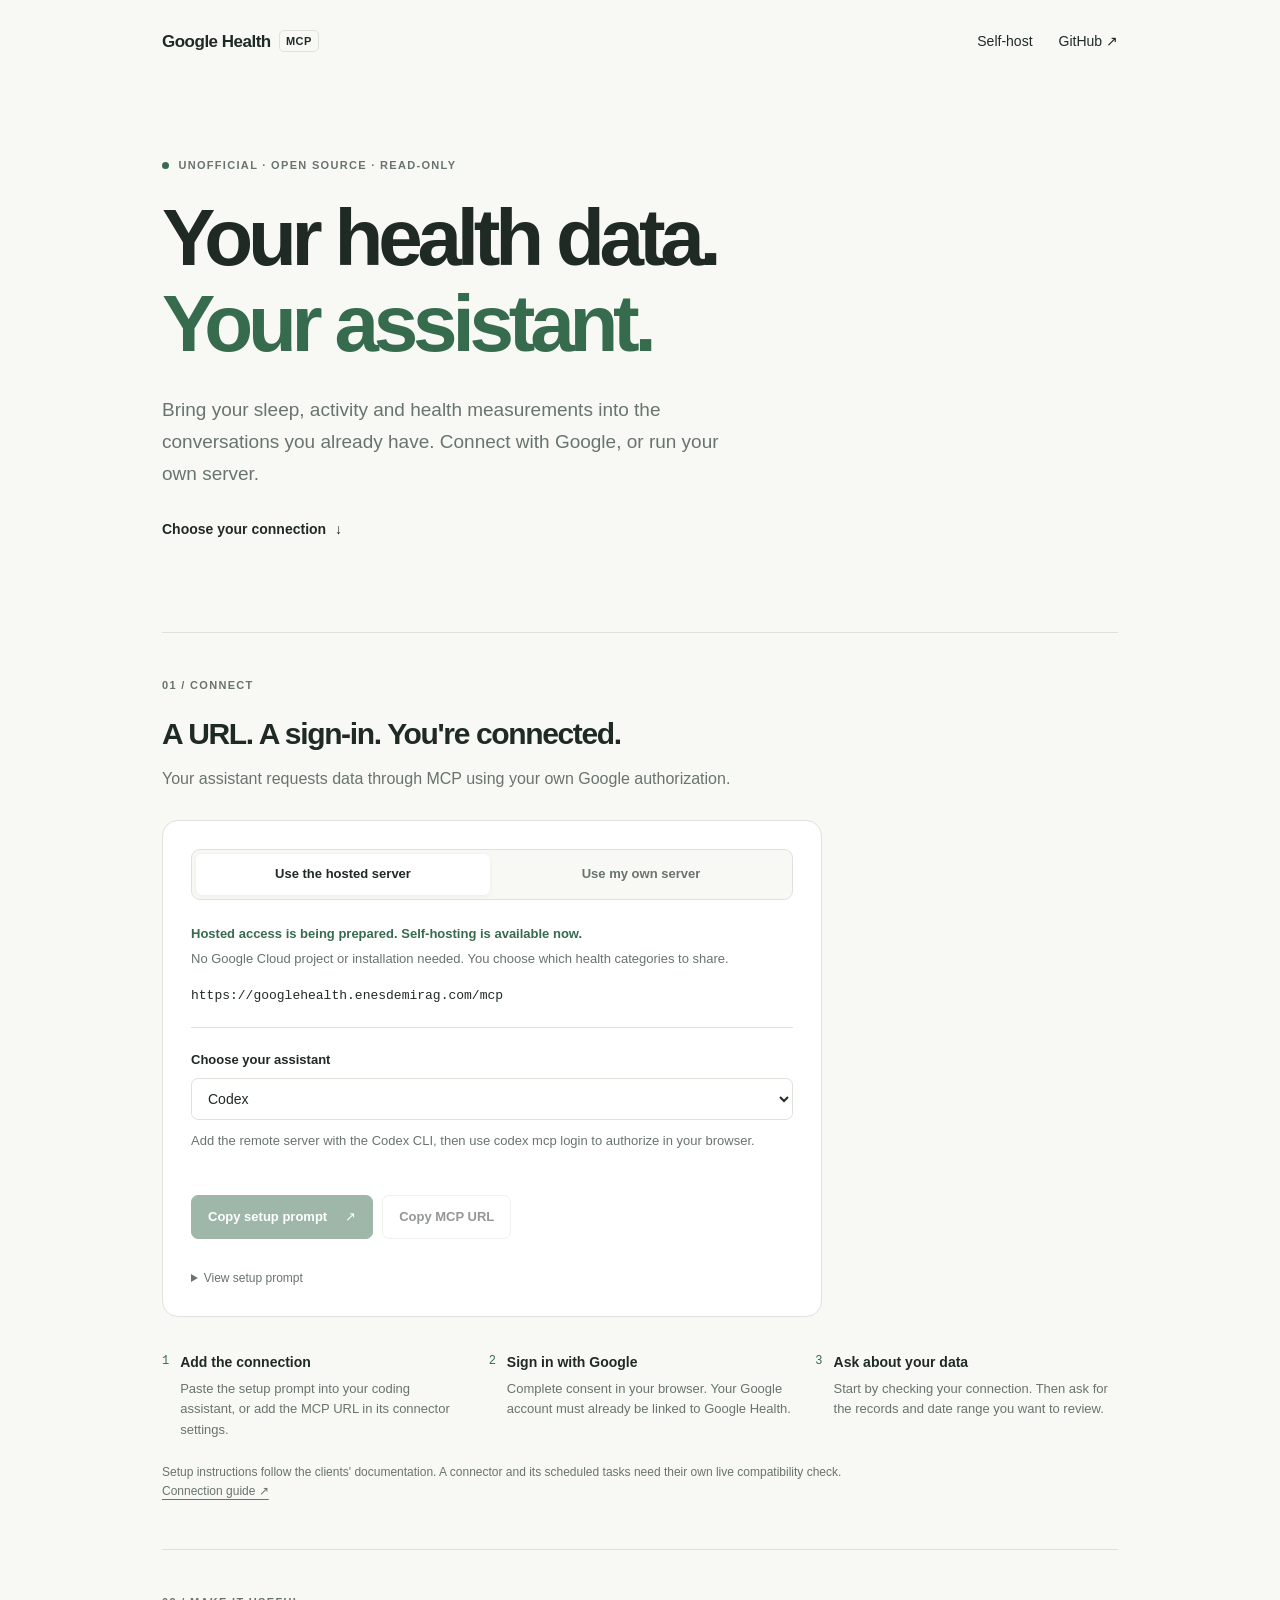
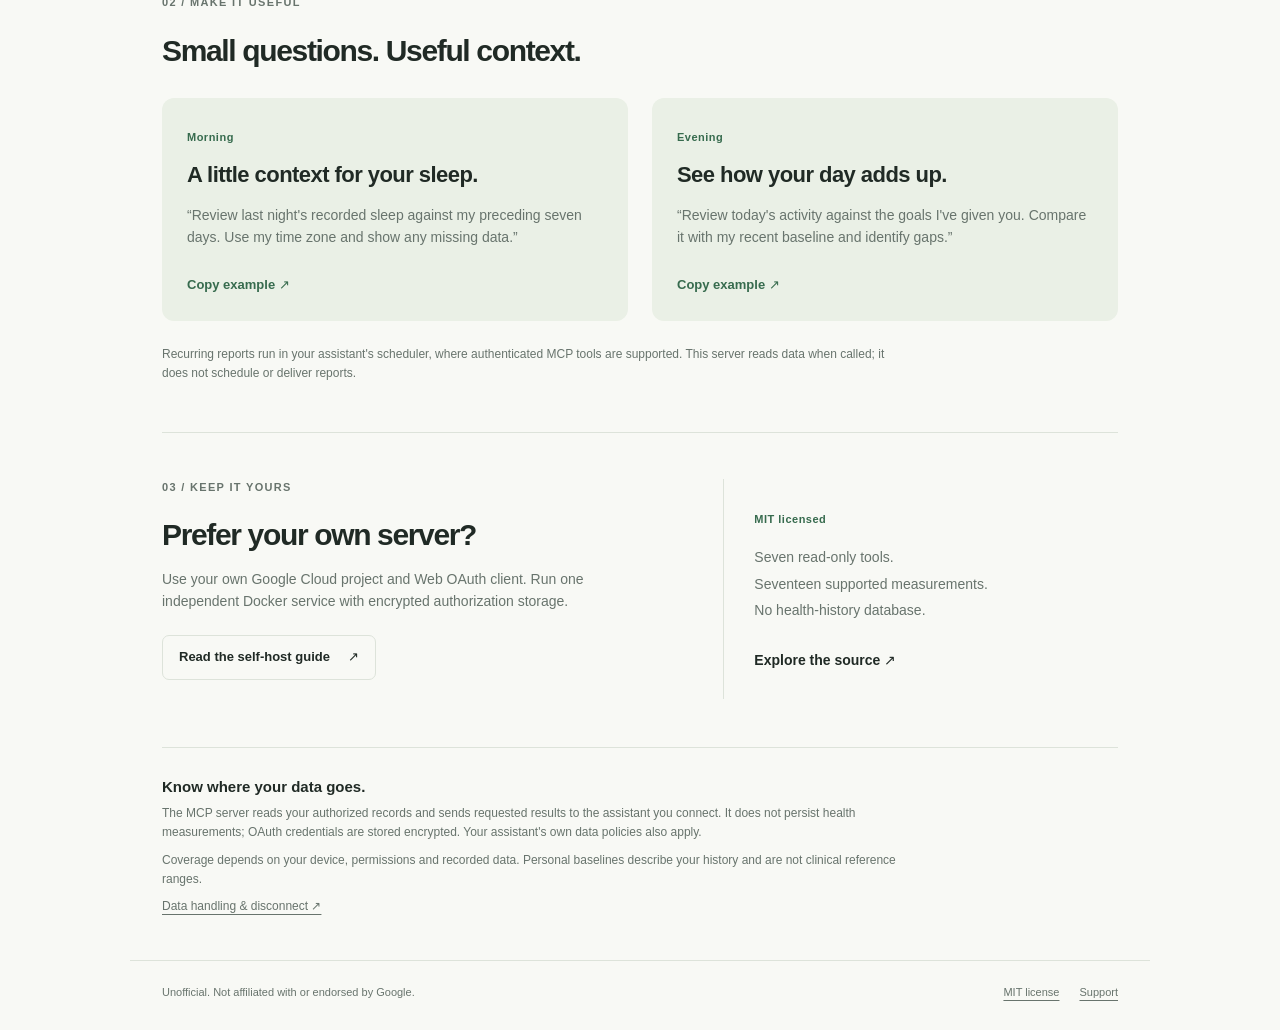
==== site/index.html @ d8a4371d "Publish unofficial Google Health MCP server with MIT license and self-hosting website" ====
<!doctype html>
<html lang="en">
<head>
  <meta charset="utf-8">
  <meta name="viewport" content="width=device-width, initial-scale=1">
  <meta name="description" content="An unofficial, open-source, read-only Google Health MCP server. Connect your health data to your assistant, or self-host with your own Google Cloud project.">
  <meta name="theme-color" content="#f8f9f5">
  <title>Google Health MCP — Unofficial &amp; open source</title>
  <link rel="stylesheet" href="styles.css">
  <script src="app.js" defer></script>
</head>
<body>
  <header class="site-header wrap">
    <a class="wordmark" href="./" aria-label="Google Health MCP home">Google Health <span>MCP</span></a>
    <nav aria-label="Main navigation">
      <a href="#self-host">Self-host</a>
      <a href="https://github.com/enesdemirag/google-health-mcp">GitHub <span aria-hidden="true">↗</span></a>
    </nav>
  </header>
  <main class="wrap">
    <section class="hero" aria-labelledby="hero-title">
      <p class="eyebrow"><span class="dot" aria-hidden="true"></span> Unofficial · Open source · Read-only</p>
      <h1 id="hero-title">Your health data.<br><span>Your assistant.</span></h1>
      <p class="intro">Bring your sleep, activity and health measurements into the conversations you already have. Connect with Google, or run your own server.</p>
      <a class="text-link" href="#connect">Choose your connection <span aria-hidden="true">↓</span></a>
    </section>

    <section class="connect-section" id="connect" aria-labelledby="connect-title">
      <div class="section-heading">
        <p class="eyebrow">01 / Connect</p>
        <h2 id="connect-title">A URL. A sign-in. You're connected.</h2>
        <p>Your assistant requests data through MCP using your own Google authorization.</p>
      </div>
      <div class="connection-card">
        <div class="mode-switch" role="group" aria-label="Connection type">
          <button type="button" id="hosted-mode" aria-pressed="true">Use the hosted server</button>
          <button type="button" id="self-mode" aria-pressed="false">Use my own server</button>
        </div>
        <div id="hosted-info">
          <p class="availability" id="availability">Checking hosted availability…</p>
          <p class="muted">No Google Cloud project or installation needed. You choose which health categories to share.</p>
          <code class="endpoint" id="hosted-endpoint">Loading endpoint…</code>
        </div>
        <div id="self-info" hidden>
          <label for="server-url">Your MCP endpoint</label>
          <input id="server-url" type="url" placeholder="https://your-server.example/mcp" autocomplete="off" spellcheck="false" aria-describedby="url-hint">
          <p class="muted" id="url-hint">Already running a server? Paste its HTTPS URL. Local CLI clients can also use http://127.0.0.1:8001/mcp.</p>
        </div>
        <label for="client">Choose your assistant</label>
        <select id="client">
          <option value="codex">Codex</option>
          <option value="claude-code">Claude Code</option>
          <option value="cursor">Cursor</option>
          <option value="grok">Grok / another MCP assistant</option>
        </select>
        <p id="client-instructions" class="client-instructions">Add the HTTP MCP server, then finish OAuth in your browser.</p>
        <div class="actions">
          <button class="button primary" id="copy-prompt" type="button" disabled>Copy setup prompt <span aria-hidden="true">↗</span></button>
          <button class="button secondary" id="copy-url" type="button" disabled>Copy MCP URL</button>
        </div>
        <p class="feedback" id="copy-feedback" role="status" aria-live="polite"></p>
        <details class="prompt-details">
          <summary>View setup prompt</summary>
          <textarea id="prompt-preview" readonly aria-label="Setup prompt" rows="10"></textarea>
        </details>
      </div>
      <ol class="steps">
        <li><span>1</span><div><strong>Add the connection</strong><p>Paste the setup prompt into your coding assistant, or add the MCP URL in its connector settings.</p></div></li>
        <li><span>2</span><div><strong>Sign in with Google</strong><p>Complete consent in your browser. Your Google account must already be linked to Google Health.</p></div></li>
        <li><span>3</span><div><strong>Ask about your data</strong><p>Start by checking your connection. Then ask for the records and date range you want to review.</p></div></li>
      </ol>
      <p class="small-note">Setup instructions follow the clients' documentation. A connector and its scheduled tasks need their own live compatibility check. <a href="https://github.com/enesdemirag/google-health-mcp/blob/main/docs/clients.md">Connection guide ↗</a></p>
    </section>

    <section class="examples-section" aria-labelledby="examples-title">
      <div class="section-heading">
        <p class="eyebrow">02 / Make it useful</p>
        <h2 id="examples-title">Small questions. Useful context.</h2>
      </div>
      <div class="examples-grid">
        <article class="example">
          <span class="example-tag">Morning</span>
          <h3>A little context for your sleep.</h3>
          <p>“Review last night's recorded sleep against my preceding seven days. Use my time zone and show any missing data.”</p>
          <button type="button" class="text-button" data-example="sleep">Copy example <span aria-hidden="true">↗</span></button>
        </article>
        <article class="example">
          <span class="example-tag">Evening</span>
          <h3>See how your day adds up.</h3>
          <p>“Review today's activity against the goals I've given you. Compare it with my recent baseline and identify gaps.”</p>
          <button type="button" class="text-button" data-example="activity">Copy example <span aria-hidden="true">↗</span></button>
        </article>
      </div>
      <p class="small-note">Recurring reports run in your assistant's scheduler, where authenticated MCP tools are supported. This server reads data when called; it does not schedule or deliver reports.</p>
    </section>

    <section class="self-host-section" id="self-host" aria-labelledby="self-host-title">
      <div>
        <p class="eyebrow">03 / Keep it yours</p>
        <h2 id="self-host-title">Prefer your own server?</h2>
        <p>Use your own Google Cloud project and Web OAuth client. Run one independent Docker service with encrypted authorization storage.</p>
        <a class="button secondary" href="https://github.com/enesdemirag/google-health-mcp/blob/main/docs/self-hosting.md">Read the self-host guide <span aria-hidden="true">↗</span></a>
      </div>
      <div class="source-note">
        <span class="example-tag">MIT licensed</span>
        <p>Seven read-only tools.<br>Seventeen supported measurements.<br>No health-history database.</p>
        <a class="text-link" href="https://github.com/enesdemirag/google-health-mcp">Explore the source ↗</a>
      </div>
    </section>

    <section class="privacy-note" aria-labelledby="privacy-title">
      <h2 id="privacy-title">Know where your data goes.</h2>
      <p>The MCP server reads your authorized records and sends requested results to the assistant you connect. It does not persist health measurements; OAuth credentials are stored encrypted. Your assistant's own data policies also apply.</p>
      <p>Coverage depends on your device, permissions and recorded data. Personal baselines describe your history and are not clinical reference ranges.</p>
      <a href="https://github.com/enesdemirag/google-health-mcp/blob/main/docs/privacy.md">Data handling &amp; disconnect ↗</a>
    </section>
  </main>
  <footer class="site-footer wrap">
    <p>Unofficial. Not affiliated with or endorsed by Google.</p>
    <div><a href="https://github.com/enesdemirag/google-health-mcp/blob/main/LICENSE">MIT license</a><a href="https://github.com/enesdemirag/google-health-mcp/issues">Support</a></div>
  </footer>
</body>
</html>
---- site/styles.css ----
:root{color-scheme:light;--paper:#f8f9f5;--ink:#202a25;--muted:#68746d;--accent:#376b4e;--line:#dde3da;--surface:#fff;--soft:#eaf0e6;font-family:Inter,ui-sans-serif,-apple-system,BlinkMacSystemFont,"Segoe UI",sans-serif}
*{box-sizing:border-box}html{scroll-behavior:smooth;scroll-padding-top:2rem}body{margin:0;background:var(--paper);color:var(--ink);font-size:16px;line-height:1.6}button,input,select,textarea{font:inherit}button,a,input,select,summary,textarea{-webkit-tap-highlight-color:transparent}a{color:inherit;text-underline-offset:4px}button{cursor:pointer}button:disabled{cursor:not-allowed;opacity:.48}:focus-visible{outline:3px solid var(--accent);outline-offset:4px}[hidden]{display:none!important}.wrap{max-width:1020px;padding:0 32px;margin:auto}.site-header{display:flex;align-items:center;justify-content:space-between;padding-top:28px;padding-bottom:28px}.wordmark{font-size:17px;font-weight:650;text-decoration:none;letter-spacing:-.5px}.wordmark span{font-size:11px;letter-spacing:.04em;border:1px solid var(--line);padding:4px 6px;border-radius:5px;margin-left:4px;vertical-align:2px}.site-header nav{display:flex;gap:26px;font-size:14px}.site-header nav a{text-decoration:none}.hero{padding:74px 0 90px;max-width:760px}.eyebrow{font-size:11px;font-weight:650;text-transform:uppercase;letter-spacing:.12em;color:var(--muted);margin:0 0 20px}.dot{display:inline-block;width:7px;height:7px;background:var(--accent);border-radius:50%;margin-right:5px}h1{font-size:clamp(48px,7.5vw,80px);letter-spacing:-.065em;line-height:1.08;font-weight:600;margin:0 0 26px}h1 span{color:var(--accent)}.intro{max-width:570px;font-size:19px;line-height:1.7;color:var(--muted);margin:0 0 26px}.text-link{font-weight:550;font-size:14px;text-decoration:none}.text-link span{padding-left:5px}h2{font-size:30px;line-height:1.25;font-weight:550;letter-spacing:-.045em;margin:0 0 14px}h3{font-size:22px;line-height:1.35;font-weight:550;letter-spacing:-.025em;margin:12px 0}.section-heading{max-width:620px;margin-bottom:28px}.section-heading p:last-child{color:var(--muted);margin:0}.connect-section,.examples-section{border-top:1px solid var(--line);padding:44px 0 48px}.connection-card{padding:28px;background:var(--surface);border:1px solid var(--line);border-radius:16px;max-width:660px}.mode-switch{display:flex;padding:4px;background:var(--paper);border:1px solid var(--line);border-radius:9px;margin-bottom:24px;gap:4px}.mode-switch button{border:0;border-radius:6px;background:none;padding:10px 15px;flex:1;font-size:13px;color:var(--muted);font-weight:550}.mode-switch button[aria-pressed=true]{background:var(--surface);color:var(--ink);box-shadow:0 1px 4px #202a2510}.availability{font-size:13px;font-weight:600;margin:0 0 4px;color:var(--accent)}.muted{color:var(--muted);font-size:13px;margin:5px 0 16px}.endpoint{display:block;overflow-wrap:anywhere;font-size:13px;border-bottom:1px solid var(--line);padding:0 0 20px;margin:0 0 22px}label{display:block;font-size:13px;font-weight:550;margin:0 0 7px}select,input{width:100%;border:1px solid var(--line);border-radius:7px;padding:11px 12px;background:var(--surface);color:var(--ink);font-size:14px}input{margin-bottom:3px}.client-instructions{font-size:13px;color:var(--muted);margin:11px 0 22px;min-height:42px}.actions{display:flex;flex-wrap:wrap;gap:9px}.button{display:inline-flex;justify-content:center;align-items:center;gap:18px;text-decoration:none;font-size:13px;font-weight:550;padding:12px 16px;border-radius:7px;border:1px solid var(--line);line-height:1.4}.primary{background:var(--accent);color:white;border-color:var(--accent)}.secondary{background:transparent;color:var(--ink)}.button:hover:not(:disabled){filter:brightness(.96)}.feedback{font-size:12px;min-height:19px;color:var(--accent);margin:9px 0 2px}.prompt-details{font-size:12px;color:var(--muted)}.prompt-details summary{cursor:pointer;display:list-item}.prompt-details textarea{display:block;width:100%;resize:vertical;margin-top:10px;font-family:ui-monospace,monospace;font-size:12px;line-height:1.65;border:1px solid var(--line);border-radius:7px;padding:12px;background:var(--paper);color:var(--ink)}.steps{display:grid;grid-template-columns:repeat(3,1fr);gap:24px;padding:0;margin:32px 0 22px;list-style:none}.steps li{display:flex;gap:11px}.steps li>span{font-family:ui-monospace,monospace;font-size:12px;color:var(--accent);padding-top:3px}.steps strong{font-size:14px;font-weight:550}.steps p{font-size:13px;color:var(--muted);margin:4px 0 0}.small-note{font-size:12px;color:var(--muted);max-width:740px;margin:0}.small-note a{white-space:nowrap}.examples-grid{display:grid;grid-template-columns:repeat(2,1fr);gap:24px;margin-bottom:24px}.example{background:var(--soft);border-radius:12px;padding:25px}.example-tag{font-size:11px;font-weight:600;letter-spacing:.045em;color:var(--accent)}.example p{font-size:14px;color:var(--muted);margin-bottom:22px}.text-button{border:0;padding:0;background:none;color:var(--accent);font-size:13px;font-weight:550}.self-host-section{display:grid;grid-template-columns:1.25fr 1fr;gap:68px;border-top:1px solid var(--line);padding:46px 0 48px}.self-host-section p:not(.eyebrow){font-size:14px;color:var(--muted);margin:0 0 23px}.source-note{padding:26px 0 26px 30px;border-left:1px solid var(--line)}.source-note p{margin-top:14px!important;line-height:1.9}.privacy-note{border-top:1px solid var(--line);padding:30px 0 44px;max-width:100%;font-size:12px;color:var(--muted)}.privacy-note h2{font-size:15px;letter-spacing:0;margin-bottom:8px;color:var(--ink)}.privacy-note p{max-width:740px;margin:8px 0}.site-footer{display:flex;justify-content:space-between;gap:20px;border-top:1px solid var(--line);padding-top:23px;padding-bottom:28px;font-size:11px;color:var(--muted)}.site-footer p{margin:0}.site-footer div{display:flex;gap:20px;white-space:nowrap}
@media(max-width:680px){.wrap{padding-left:22px;padding-right:22px}.site-header{padding-top:22px;padding-bottom:22px}.site-header nav{gap:15px;font-size:12px}.wordmark{font-size:14px}.wordmark span{font-size:9px}.hero{padding:54px 0 58px}.intro{font-size:16px}h2{font-size:26px}.connection-card{padding:20px}.mode-switch button{padding:9px 7px;font-size:11px}.steps{grid-template-columns:1fr;gap:19px}.examples-grid{grid-template-columns:1fr;gap:14px}.self-host-section{grid-template-columns:1fr;gap:22px}.source-note{border-left:0;border-top:1px solid var(--line);padding:22px 0 0}.site-footer{flex-direction:column;gap:11px}.connect-section,.examples-section{padding-top:34px;padding-bottom:34px}.client-instructions{min-height:0}}
@media(prefers-reduced-motion:reduce){html{scroll-behavior:auto}}
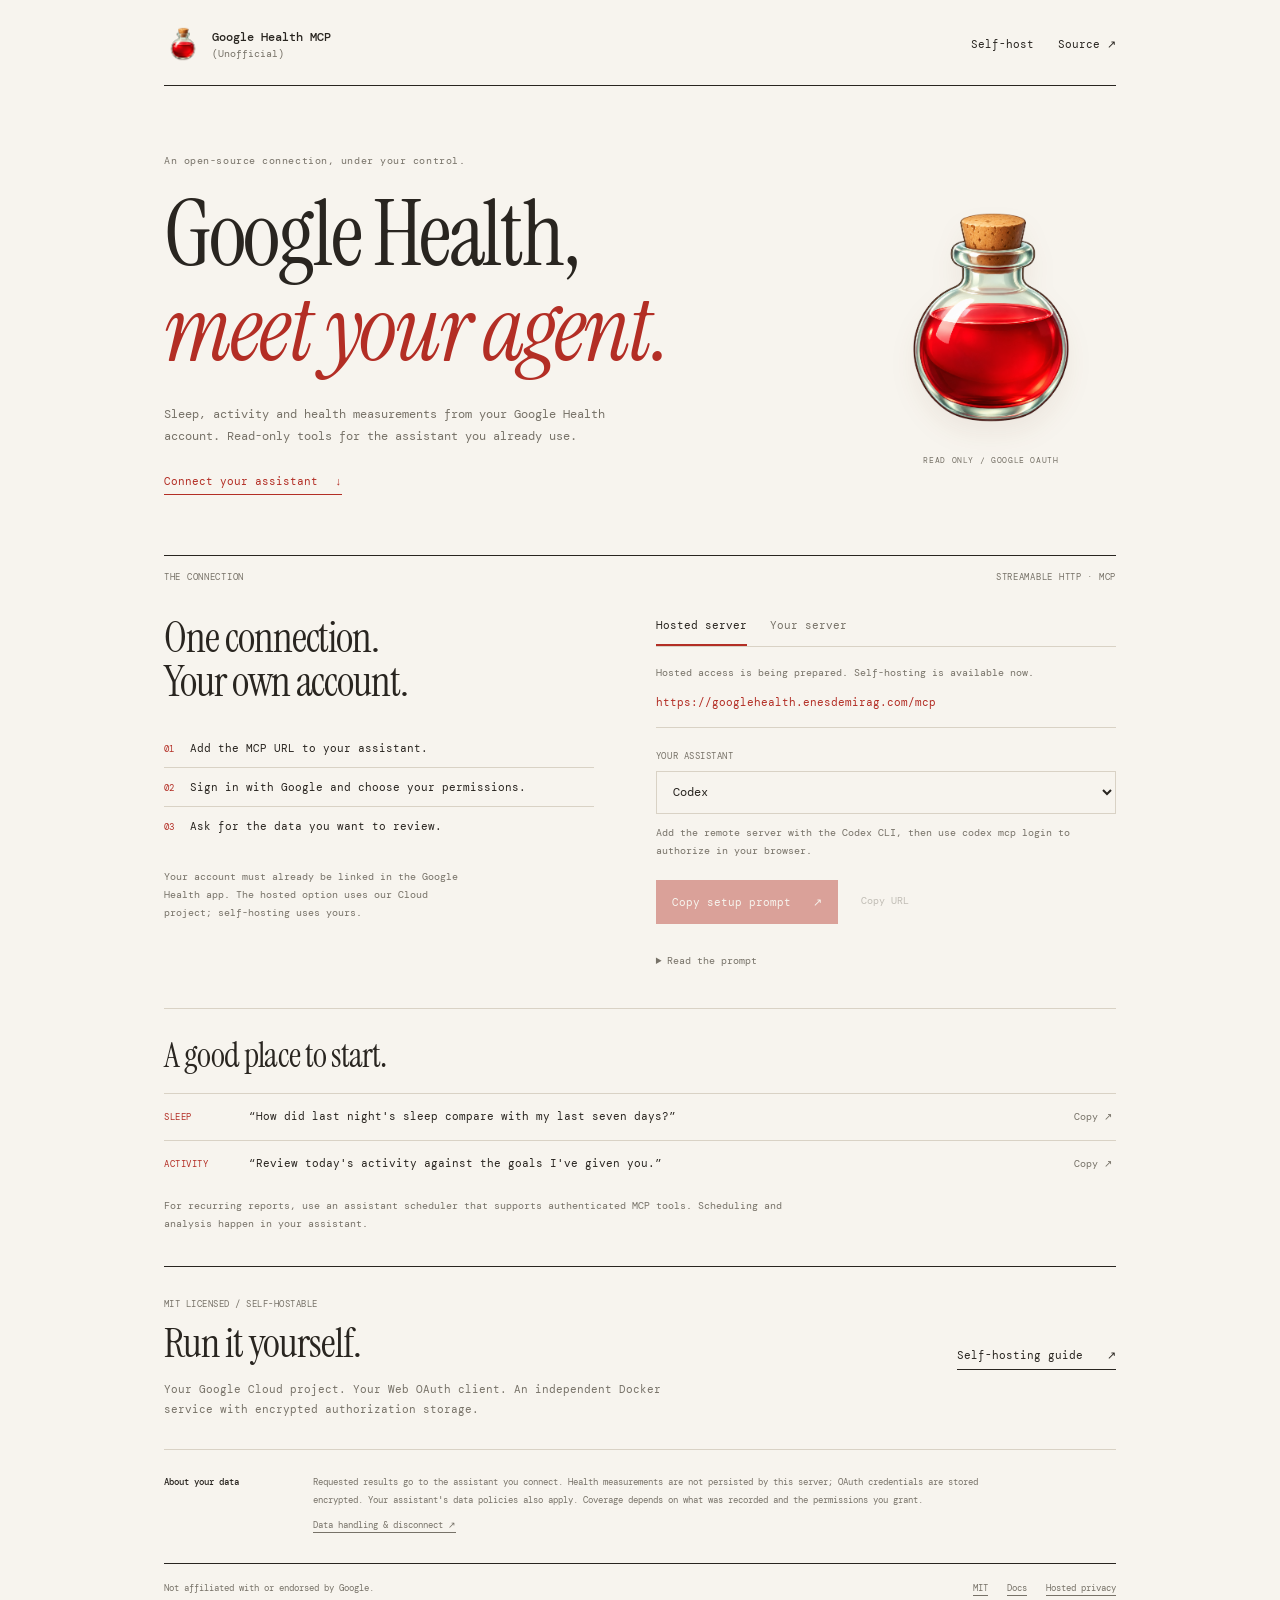
==== commit dd807942: "Redesign landing with HealPot branding and locally hosted editorial typography" ====
--- a/site/index.html
+++ b/site/index.html
@@ -2,122 +2,124 @@
 <html lang="en">
 <head>
   <meta charset="utf-8">
-  <meta name="viewport" content="width=device-width, initial-scale=1">
-  <meta name="description" content="An unofficial, open-source, read-only Google Health MCP server. Connect your health data to your assistant, or self-host with your own Google Cloud project.">
-  <meta name="theme-color" content="#f8f9f5">
-  <title>Google Health MCP — Unofficial &amp; open source</title>
+  <meta name="viewport" content="width=device-width,initial-scale=1">
+  <meta name="description" content="Google Health MCP (Unofficial). Read-only access to your sleep, activity and health measurements from your AI assistant. Connect or self-host.">
+  <meta name="theme-color" content="#f7f4ee">
+  <title>Google Health MCP (Unofficial)</title>
+  <link rel="icon" type="image/png" href="assets/healpot-logo.png">
+  <link rel="preload" href="fonts/InstrumentSerif-Regular.ttf" as="font" type="font/ttf" crossorigin>
   <link rel="stylesheet" href="styles.css">
   <script src="app.js" defer></script>
 </head>
 <body>
-  <header class="site-header wrap">
-    <a class="wordmark" href="./" aria-label="Google Health MCP home">Google Health <span>MCP</span></a>
-    <nav aria-label="Main navigation">
-      <a href="#self-host">Self-host</a>
-      <a href="https://github.com/enesdemirag/google-health-mcp">GitHub <span aria-hidden="true">↗</span></a>
-    </nav>
-  </header>
-  <main class="wrap">
-    <section class="hero" aria-labelledby="hero-title">
-      <p class="eyebrow"><span class="dot" aria-hidden="true"></span> Unofficial · Open source · Read-only</p>
-      <h1 id="hero-title">Your health data.<br><span>Your assistant.</span></h1>
-      <p class="intro">Bring your sleep, activity and health measurements into the conversations you already have. Connect with Google, or run your own server.</p>
-      <a class="text-link" href="#connect">Choose your connection <span aria-hidden="true">↓</span></a>
-    </section>
+  <div class="page">
+    <header class="masthead">
+      <a class="identity" href="./">
+        <img src="assets/healpot-logo.png" width="38" height="38" alt="">
+        <span>Google Health MCP <small>(Unofficial)</small></span>
+      </a>
+      <nav aria-label="Main navigation">
+        <a href="#self-host">Self-host</a>
+        <a href="https://github.com/enesdemirag/google-health-mcp">Source ↗</a>
+      </nav>
+    </header>
 
-    <section class="connect-section" id="connect" aria-labelledby="connect-title">
-      <div class="section-heading">
-        <p class="eyebrow">01 / Connect</p>
-        <h2 id="connect-title">A URL. A sign-in. You're connected.</h2>
-        <p>Your assistant requests data through MCP using your own Google authorization.</p>
-      </div>
-      <div class="connection-card">
-        <div class="mode-switch" role="group" aria-label="Connection type">
-          <button type="button" id="hosted-mode" aria-pressed="true">Use the hosted server</button>
-          <button type="button" id="self-mode" aria-pressed="false">Use my own server</button>
+    <main>
+      <section class="hero" aria-labelledby="hero-title">
+        <div class="hero-copy">
+          <p class="kicker">An open-source connection, under your control.</p>
+          <h1 id="hero-title">Google Health,<br><em>meet your agent.</em></h1>
+          <p class="lede">Sleep, activity and health measurements from your Google Health account. Read-only tools for the assistant you already use.</p>
+          <a class="jump" href="#connect">Connect your assistant <span aria-hidden="true">↓</span></a>
         </div>
-        <div id="hosted-info">
-          <p class="availability" id="availability">Checking hosted availability…</p>
-          <p class="muted">No Google Cloud project or installation needed. You choose which health categories to share.</p>
-          <code class="endpoint" id="hosted-endpoint">Loading endpoint…</code>
+        <figure class="potion">
+          <img src="assets/healpot-logo.png" width="250" height="250" alt="HealPot's red healing-potion bottle" fetchpriority="high">
+          <figcaption>READ ONLY / GOOGLE OAUTH</figcaption>
+        </figure>
+      </section>
+
+      <section class="connection" id="connect" aria-labelledby="connect-title">
+        <div class="section-label"><span>THE CONNECTION</span><span>STREAMABLE HTTP · MCP</span></div>
+        <div class="connection-grid">
+          <div class="connection-intro">
+            <h2 id="connect-title">One connection.<br>Your own account.</h2>
+            <ol class="steps">
+              <li><span>01</span><p>Add the MCP URL to your assistant.</p></li>
+              <li><span>02</span><p>Sign in with Google and choose your permissions.</p></li>
+              <li><span>03</span><p>Ask for the data you want to review.</p></li>
+            </ol>
+            <p class="fine-print">Your account must already be linked in the Google Health app. The hosted option uses our Cloud project; self-hosting uses yours.</p>
+          </div>
+          <div class="connection-controls">
+            <div class="mode-switch" role="group" aria-label="Connection type">
+              <button type="button" id="hosted-mode" aria-pressed="true">Hosted server</button>
+              <button type="button" id="self-mode" aria-pressed="false">Your server</button>
+            </div>
+            <div id="hosted-info">
+              <p class="availability" id="availability">Checking hosted availability…</p>
+              <code id="hosted-endpoint" class="endpoint">Loading endpoint…</code>
+            </div>
+            <div id="self-info" hidden>
+              <label for="server-url">YOUR MCP URL</label>
+              <input id="server-url" type="url" placeholder="https://your-server.example/mcp" autocomplete="off" spellcheck="false" aria-describedby="url-hint">
+              <p id="url-hint" class="fine-print">HTTPS for remote assistants. Loopback HTTP works with local CLI clients.</p>
+            </div>
+            <label for="client">YOUR ASSISTANT</label>
+            <select id="client">
+              <option value="codex">Codex</option>
+              <option value="claude-code">Claude Code</option>
+              <option value="cursor">Cursor</option>
+              <option value="grok">Grok / another MCP assistant</option>
+            </select>
+            <p class="client-instructions" id="client-instructions">Add the server and finish Google authorization in your browser.</p>
+            <div class="actions">
+              <button class="primary" id="copy-prompt" type="button" disabled>Copy setup prompt <span aria-hidden="true">↗</span></button>
+              <button class="plain-button" id="copy-url" type="button" disabled>Copy URL</button>
+            </div>
+            <p class="feedback" id="copy-feedback" role="status" aria-live="polite"></p>
+            <details class="prompt-details">
+              <summary>Read the prompt</summary>
+              <textarea id="prompt-preview" readonly aria-label="Setup prompt" rows="10"></textarea>
+            </details>
+          </div>
         </div>
-        <div id="self-info" hidden>
-          <label for="server-url">Your MCP endpoint</label>
-          <input id="server-url" type="url" placeholder="https://your-server.example/mcp" autocomplete="off" spellcheck="false" aria-describedby="url-hint">
-          <p class="muted" id="url-hint">Already running a server? Paste its HTTPS URL. Local CLI clients can also use http://127.0.0.1:8001/mcp.</p>
+      </section>
+
+      <section class="questions" aria-labelledby="questions-title">
+        <h2 id="questions-title">A good place to start.</h2>
+        <div class="question-row">
+          <span class="question-label">SLEEP</span>
+          <p>“How did last night's sleep compare with my last seven days?”</p>
+          <button type="button" class="plain-button" data-example="sleep" aria-label="Copy sleep question">Copy ↗</button>
         </div>
-        <label for="client">Choose your assistant</label>
-        <select id="client">
-          <option value="codex">Codex</option>
-          <option value="claude-code">Claude Code</option>
-          <option value="cursor">Cursor</option>
-          <option value="grok">Grok / another MCP assistant</option>
-        </select>
-        <p id="client-instructions" class="client-instructions">Add the HTTP MCP server, then finish OAuth in your browser.</p>
-        <div class="actions">
-          <button class="button primary" id="copy-prompt" type="button" disabled>Copy setup prompt <span aria-hidden="true">↗</span></button>
-          <button class="button secondary" id="copy-url" type="button" disabled>Copy MCP URL</button>
+        <div class="question-row">
+          <span class="question-label">ACTIVITY</span>
+          <p>“Review today's activity against the goals I've given you.”</p>
+          <button type="button" class="plain-button" data-example="activity" aria-label="Copy activity question">Copy ↗</button>
         </div>
-        <p class="feedback" id="copy-feedback" role="status" aria-live="polite"></p>
-        <details class="prompt-details">
-          <summary>View setup prompt</summary>
-          <textarea id="prompt-preview" readonly aria-label="Setup prompt" rows="10"></textarea>
-        </details>
-      </div>
-      <ol class="steps">
-        <li><span>1</span><div><strong>Add the connection</strong><p>Paste the setup prompt into your coding assistant, or add the MCP URL in its connector settings.</p></div></li>
-        <li><span>2</span><div><strong>Sign in with Google</strong><p>Complete consent in your browser. Your Google account must already be linked to Google Health.</p></div></li>
-        <li><span>3</span><div><strong>Ask about your data</strong><p>Start by checking your connection. Then ask for the records and date range you want to review.</p></div></li>
-      </ol>
-      <p class="small-note">Setup instructions follow the clients' documentation. A connector and its scheduled tasks need their own live compatibility check. <a href="https://github.com/enesdemirag/google-health-mcp/blob/main/docs/clients.md">Connection guide ↗</a></p>
-    </section>
+        <p class="fine-print">For recurring reports, use an assistant scheduler that supports authenticated MCP tools. Scheduling and analysis happen in your assistant.</p>
+      </section>
 
-    <section class="examples-section" aria-labelledby="examples-title">
-      <div class="section-heading">
-        <p class="eyebrow">02 / Make it useful</p>
-        <h2 id="examples-title">Small questions. Useful context.</h2>
-      </div>
-      <div class="examples-grid">
-        <article class="example">
-          <span class="example-tag">Morning</span>
-          <h3>A little context for your sleep.</h3>
-          <p>“Review last night's recorded sleep against my preceding seven days. Use my time zone and show any missing data.”</p>
-          <button type="button" class="text-button" data-example="sleep">Copy example <span aria-hidden="true">↗</span></button>
-        </article>
-        <article class="example">
-          <span class="example-tag">Evening</span>
-          <h3>See how your day adds up.</h3>
-          <p>“Review today's activity against the goals I've given you. Compare it with my recent baseline and identify gaps.”</p>
-          <button type="button" class="text-button" data-example="activity">Copy example <span aria-hidden="true">↗</span></button>
-        </article>
-      </div>
-      <p class="small-note">Recurring reports run in your assistant's scheduler, where authenticated MCP tools are supported. This server reads data when called; it does not schedule or deliver reports.</p>
-    </section>
+      <section class="self-host" id="self-host" aria-labelledby="self-host-title">
+        <div>
+          <p class="kicker">MIT LICENSED / SELF-HOSTABLE</p>
+          <h2 id="self-host-title">Run it yourself.</h2>
+          <p>Your Google Cloud project. Your Web OAuth client. An independent Docker service with encrypted authorization storage.</p>
+        </div>
+        <a class="guide-link" href="https://github.com/enesdemirag/google-health-mcp/blob/main/docs/self-hosting.md">Self-hosting guide <span aria-hidden="true">↗</span></a>
+      </section>
 
-    <section class="self-host-section" id="self-host" aria-labelledby="self-host-title">
-      <div>
-        <p class="eyebrow">03 / Keep it yours</p>
-        <h2 id="self-host-title">Prefer your own server?</h2>
-        <p>Use your own Google Cloud project and Web OAuth client. Run one independent Docker service with encrypted authorization storage.</p>
-        <a class="button secondary" href="https://github.com/enesdemirag/google-health-mcp/blob/main/docs/self-hosting.md">Read the self-host guide <span aria-hidden="true">↗</span></a>
-      </div>
-      <div class="source-note">
-        <span class="example-tag">MIT licensed</span>
-        <p>Seven read-only tools.<br>Seventeen supported measurements.<br>No health-history database.</p>
-        <a class="text-link" href="https://github.com/enesdemirag/google-health-mcp">Explore the source ↗</a>
-      </div>
-    </section>
+      <aside class="data-note" aria-label="Data handling">
+        <strong>About your data</strong>
+        <p>Requested results go to the assistant you connect. Health measurements are not persisted by this server; OAuth credentials are stored encrypted. Your assistant's data policies also apply. Coverage depends on what was recorded and the permissions you grant.</p>
+        <a href="https://github.com/enesdemirag/google-health-mcp/blob/main/docs/privacy.md">Data handling &amp; disconnect ↗</a>
+      </aside>
+    </main>
 
-    <section class="privacy-note" aria-labelledby="privacy-title">
-      <h2 id="privacy-title">Know where your data goes.</h2>
-      <p>The MCP server reads your authorized records and sends requested results to the assistant you connect. It does not persist health measurements; OAuth credentials are stored encrypted. Your assistant's own data policies also apply.</p>
-      <p>Coverage depends on your device, permissions and recorded data. Personal baselines describe your history and are not clinical reference ranges.</p>
-      <a href="https://github.com/enesdemirag/google-health-mcp/blob/main/docs/privacy.md">Data handling &amp; disconnect ↗</a>
-    </section>
-  </main>
-  <footer class="site-footer wrap">
-    <p>Unofficial. Not affiliated with or endorsed by Google.</p>
-    <div><a href="https://github.com/enesdemirag/google-health-mcp/blob/main/LICENSE">MIT license</a><a href="https://github.com/enesdemirag/google-health-mcp/issues">Support</a></div>
-  </footer>
+    <footer>
+      <p>Not affiliated with or endorsed by Google.</p>
+      <div><a href="https://github.com/enesdemirag/google-health-mcp/blob/main/LICENSE">MIT</a><a href="https://github.com/enesdemirag/google-health-mcp/blob/main/docs/clients.md">Docs</a><a href="https://googlehealth.enesdemirag.com/privacy">Hosted privacy</a></div>
+    </footer>
+  </div>
 </body>
 </html>
--- a/site/styles.css
+++ b/site/styles.css
@@ -1,4 +1,85 @@
-:root{color-scheme:light;--paper:#f8f9f5;--ink:#202a25;--muted:#68746d;--accent:#376b4e;--line:#dde3da;--surface:#fff;--soft:#eaf0e6;font-family:Inter,ui-sans-serif,-apple-system,BlinkMacSystemFont,"Segoe UI",sans-serif}
-*{box-sizing:border-box}html{scroll-behavior:smooth;scroll-padding-top:2rem}body{margin:0;background:var(--paper);color:var(--ink);font-size:16px;line-height:1.6}button,input,select,textarea{font:inherit}button,a,input,select,summary,textarea{-webkit-tap-highlight-color:transparent}a{color:inherit;text-underline-offset:4px}button{cursor:pointer}button:disabled{cursor:not-allowed;opacity:.48}:focus-visible{outline:3px solid var(--accent);outline-offset:4px}[hidden]{display:none!important}.wrap{max-width:1020px;padding:0 32px;margin:auto}.site-header{display:flex;align-items:center;justify-content:space-between;padding-top:28px;padding-bottom:28px}.wordmark{font-size:17px;font-weight:650;text-decoration:none;letter-spacing:-.5px}.wordmark span{font-size:11px;letter-spacing:.04em;border:1px solid var(--line);padding:4px 6px;border-radius:5px;margin-left:4px;vertical-align:2px}.site-header nav{display:flex;gap:26px;font-size:14px}.site-header nav a{text-decoration:none}.hero{padding:74px 0 90px;max-width:760px}.eyebrow{font-size:11px;font-weight:650;text-transform:uppercase;letter-spacing:.12em;color:var(--muted);margin:0 0 20px}.dot{display:inline-block;width:7px;height:7px;background:var(--accent);border-radius:50%;margin-right:5px}h1{font-size:clamp(48px,7.5vw,80px);letter-spacing:-.065em;line-height:1.08;font-weight:600;margin:0 0 26px}h1 span{color:var(--accent)}.intro{max-width:570px;font-size:19px;line-height:1.7;color:var(--muted);margin:0 0 26px}.text-link{font-weight:550;font-size:14px;text-decoration:none}.text-link span{padding-left:5px}h2{font-size:30px;line-height:1.25;font-weight:550;letter-spacing:-.045em;margin:0 0 14px}h3{font-size:22px;line-height:1.35;font-weight:550;letter-spacing:-.025em;margin:12px 0}.section-heading{max-width:620px;margin-bottom:28px}.section-heading p:last-child{color:var(--muted);margin:0}.connect-section,.examples-section{border-top:1px solid var(--line);padding:44px 0 48px}.connection-card{padding:28px;background:var(--surface);border:1px solid var(--line);border-radius:16px;max-width:660px}.mode-switch{display:flex;padding:4px;background:var(--paper);border:1px solid var(--line);border-radius:9px;margin-bottom:24px;gap:4px}.mode-switch button{border:0;border-radius:6px;background:none;padding:10px 15px;flex:1;font-size:13px;color:var(--muted);font-weight:550}.mode-switch button[aria-pressed=true]{background:var(--surface);color:var(--ink);box-shadow:0 1px 4px #202a2510}.availability{font-size:13px;font-weight:600;margin:0 0 4px;color:var(--accent)}.muted{color:var(--muted);font-size:13px;margin:5px 0 16px}.endpoint{display:block;overflow-wrap:anywhere;font-size:13px;border-bottom:1px solid var(--line);padding:0 0 20px;margin:0 0 22px}label{display:block;font-size:13px;font-weight:550;margin:0 0 7px}select,input{width:100%;border:1px solid var(--line);border-radius:7px;padding:11px 12px;background:var(--surface);color:var(--ink);font-size:14px}input{margin-bottom:3px}.client-instructions{font-size:13px;color:var(--muted);margin:11px 0 22px;min-height:42px}.actions{display:flex;flex-wrap:wrap;gap:9px}.button{display:inline-flex;justify-content:center;align-items:center;gap:18px;text-decoration:none;font-size:13px;font-weight:550;padding:12px 16px;border-radius:7px;border:1px solid var(--line);line-height:1.4}.primary{background:var(--accent);color:white;border-color:var(--accent)}.secondary{background:transparent;color:var(--ink)}.button:hover:not(:disabled){filter:brightness(.96)}.feedback{font-size:12px;min-height:19px;color:var(--accent);margin:9px 0 2px}.prompt-details{font-size:12px;color:var(--muted)}.prompt-details summary{cursor:pointer;display:list-item}.prompt-details textarea{display:block;width:100%;resize:vertical;margin-top:10px;font-family:ui-monospace,monospace;font-size:12px;line-height:1.65;border:1px solid var(--line);border-radius:7px;padding:12px;background:var(--paper);color:var(--ink)}.steps{display:grid;grid-template-columns:repeat(3,1fr);gap:24px;padding:0;margin:32px 0 22px;list-style:none}.steps li{display:flex;gap:11px}.steps li>span{font-family:ui-monospace,monospace;font-size:12px;color:var(--accent);padding-top:3px}.steps strong{font-size:14px;font-weight:550}.steps p{font-size:13px;color:var(--muted);margin:4px 0 0}.small-note{font-size:12px;color:var(--muted);max-width:740px;margin:0}.small-note a{white-space:nowrap}.examples-grid{display:grid;grid-template-columns:repeat(2,1fr);gap:24px;margin-bottom:24px}.example{background:var(--soft);border-radius:12px;padding:25px}.example-tag{font-size:11px;font-weight:600;letter-spacing:.045em;color:var(--accent)}.example p{font-size:14px;color:var(--muted);margin-bottom:22px}.text-button{border:0;padding:0;background:none;color:var(--accent);font-size:13px;font-weight:550}.self-host-section{display:grid;grid-template-columns:1.25fr 1fr;gap:68px;border-top:1px solid var(--line);padding:46px 0 48px}.self-host-section p:not(.eyebrow){font-size:14px;color:var(--muted);margin:0 0 23px}.source-note{padding:26px 0 26px 30px;border-left:1px solid var(--line)}.source-note p{margin-top:14px!important;line-height:1.9}.privacy-note{border-top:1px solid var(--line);padding:30px 0 44px;max-width:100%;font-size:12px;color:var(--muted)}.privacy-note h2{font-size:15px;letter-spacing:0;margin-bottom:8px;color:var(--ink)}.privacy-note p{max-width:740px;margin:8px 0}.site-footer{display:flex;justify-content:space-between;gap:20px;border-top:1px solid var(--line);padding-top:23px;padding-bottom:28px;font-size:11px;color:var(--muted)}.site-footer p{margin:0}.site-footer div{display:flex;gap:20px;white-space:nowrap}
-@media(max-width:680px){.wrap{padding-left:22px;padding-right:22px}.site-header{padding-top:22px;padding-bottom:22px}.site-header nav{gap:15px;font-size:12px}.wordmark{font-size:14px}.wordmark span{font-size:9px}.hero{padding:54px 0 58px}.intro{font-size:16px}h2{font-size:26px}.connection-card{padding:20px}.mode-switch button{padding:9px 7px;font-size:11px}.steps{grid-template-columns:1fr;gap:19px}.examples-grid{grid-template-columns:1fr;gap:14px}.self-host-section{grid-template-columns:1fr;gap:22px}.source-note{border-left:0;border-top:1px solid var(--line);padding:22px 0 0}.site-footer{flex-direction:column;gap:11px}.connect-section,.examples-section{padding-top:34px;padding-bottom:34px}.client-instructions{min-height:0}}
-@media(prefers-reduced-motion:reduce){html{scroll-behavior:auto}}
+@font-face{font-family:Instrument Serif;src:url(fonts/InstrumentSerif-Regular.ttf) format("truetype");font-style:normal;font-weight:400;font-display:swap}
+@font-face{font-family:Instrument Serif;src:url(fonts/InstrumentSerif-Italic.ttf) format("truetype");font-style:italic;font-weight:400;font-display:swap}
+@font-face{font-family:DM Mono;src:url(fonts/DMMono-Regular.ttf) format("truetype");font-style:normal;font-weight:400;font-display:swap}
+@font-face{font-family:DM Mono;src:url(fonts/DMMono-Medium.ttf) format("truetype");font-style:normal;font-weight:500;font-display:swap}
+:root{--paper:#f7f4ee;--ink:#292520;--muted:#777268;--rule:#d9d2c5;--red:#b32e25;--red-soft:#eee0d7;color-scheme:light;font-family:"DM Mono",monospace;font-size:13px;font-weight:400}
+*{box-sizing:border-box}
+html{scroll-behavior:smooth;scroll-padding-top:30px}
+body{margin:0;color:var(--ink);line-height:1.65;background:var(--paper);background-image:radial-gradient(#65532a08 .6px,transparent .6px);background-size:4px 4px}
+button,input,select,textarea{font:inherit}
+a{color:inherit;text-underline-offset:4px;text-decoration-thickness:1px}
+button,a,input,select,summary,textarea{-webkit-tap-highlight-color:transparent}
+button{cursor:pointer}
+button:disabled{opacity:.42;cursor:not-allowed}
+:focus-visible{outline:2px solid var(--red);outline-offset:5px}
+[hidden]{display:none!important}
+.page{max-width:1040px;padding:0 44px;margin:auto}
+.masthead{padding:25px 0 22px;border-bottom:1px solid var(--ink);display:flex;align-items:center;justify-content:space-between;gap:24px}
+.identity{display:flex;align-items:center;gap:10px;text-decoration:none;font-size:12px;line-height:1.5;font-weight:500}
+.identity img{object-fit:contain;flex-shrink:0}
+.identity small{display:block;color:var(--muted);font-size:10px;font-weight:400}
+nav{display:flex;gap:24px;font-size:11px}
+nav a{text-decoration:none}
+.hero{display:grid;grid-template-columns:1fr 250px;align-items:center;gap:40px;padding:67px 0 60px}
+.hero-copy{animation:arrive .65s ease-out both}
+.kicker{font-size:10px;letter-spacing:.055em;color:var(--muted);margin:0 0 17px}
+h1,h2{font-family:"Instrument Serif",serif;font-weight:400;line-height:1.05;letter-spacing:-.025em;margin:0}
+h1{font-size:clamp(62px,7.3vw,91px)}
+h1 em{font-weight:400;color:var(--red)}
+.lede{max-width:445px;font-size:12px;line-height:1.85;margin:25px 0 23px;color:var(--muted)}
+.jump{font-size:11px;text-decoration:none;color:var(--red);display:inline-flex;gap:17px;border-bottom:1px solid var(--red);padding-bottom:4px}
+.potion{margin:12px 0 0;text-align:center;animation:arrive .8s .09s ease-out both}
+.potion img{display:block;width:250px;height:250px;object-fit:contain;filter:drop-shadow(0 14px 12px #622d1710)}
+.potion figcaption{margin-top:11px;font-size:8px;letter-spacing:.08em;color:var(--muted)}
+.connection{border-top:1px solid var(--ink);padding:14px 0 39px}
+.section-label{display:flex;justify-content:space-between;font-size:9px;letter-spacing:.08em;color:var(--muted);margin-bottom:31px;gap:20px}
+.connection-grid{display:grid;grid-template-columns:1fr 1.07fr;gap:62px}
+h2{font-size:42px}
+.steps{padding:0;margin:25px 0 22px;list-style:none}
+.steps li{display:flex;gap:16px;align-items:baseline;border-bottom:1px solid var(--rule);padding:10px 0}
+.steps li:last-child{border-bottom:0}
+.steps span{font-size:9px;color:var(--red);flex-shrink:0}
+.steps p{font-size:11px;line-height:1.65;margin:0}
+.fine-print{font-size:10px;color:var(--muted);line-height:1.8;margin:11px 0 0}
+.connection-intro>.fine-print{max-width:310px}
+.mode-switch{display:flex;gap:23px;border-bottom:1px solid var(--rule);margin-bottom:17px}
+.mode-switch button{background:none;border:0;border-bottom:2px solid transparent;padding:0 0 10px;font-size:11px;color:var(--muted)}
+.mode-switch button[aria-pressed=true]{color:var(--ink);border-bottom-color:var(--red)}
+.availability{font-size:10px;line-height:1.75;color:var(--muted);margin:0 0 11px}
+.endpoint{font-family:"DM Mono",monospace;display:block;font-size:11px;overflow-wrap:anywhere;border-bottom:1px solid var(--rule);padding-bottom:16px;margin-bottom:21px;color:var(--red)}
+label{font-size:9px;letter-spacing:.06em;display:block;margin-bottom:7px;color:var(--muted)}
+input,select{width:100%;border:1px solid var(--rule);border-radius:0;background:transparent;color:var(--ink);padding:10px 12px;font-size:12px;min-height:43px}
+input{font-size:11px}
+#self-info{margin-bottom:20px}
+.client-instructions{font-size:10px;line-height:1.8;color:var(--muted);margin:10px 0 20px;min-height:36px}
+.actions{display:flex;align-items:center;gap:23px;flex-wrap:wrap}
+.primary{border:1px solid var(--red);border-radius:0;padding:12px 15px;background:var(--red);color:var(--paper);font-size:11px;display:inline-flex;align-items:center;gap:22px;transition:background .15s}
+.primary:hover:not(:disabled){background:#90241d}
+.plain-button{background:none;border:0;border-radius:0;padding:2px 0;color:var(--muted);font-size:10px;white-space:nowrap}
+.plain-button:hover:not(:disabled){color:var(--red)}
+.feedback{font-size:10px;min-height:18px;color:var(--red);margin:9px 0 2px}
+.prompt-details{font-size:10px;color:var(--muted)}
+.prompt-details summary{cursor:pointer;display:list-item}
+.prompt-details textarea{width:100%;margin-top:11px;resize:vertical;border:1px solid var(--rule);border-radius:0;background:var(--paper);color:var(--ink);padding:12px;font-size:10px;line-height:1.8}
+.questions{border-top:1px solid var(--rule);padding:29px 0 33px}
+.questions h2{font-size:34px;margin-bottom:19px}
+.question-row{display:grid;grid-template-columns:67px 1fr 47px;gap:18px;align-items:baseline;border-top:1px solid var(--rule);padding:13px 0}
+.question-label{font-size:9px;letter-spacing:.06em;color:var(--red)}
+.question-row p{font-size:11px;margin:0;line-height:1.75}
+.questions>.fine-print{max-width:660px;margin-top:9px}
+.self-host{border-top:1px solid var(--ink);padding:30px 0;display:flex;justify-content:space-between;gap:55px;align-items:center}
+.self-host .kicker{font-size:9px;margin-bottom:10px}
+.self-host h2{font-size:41px}
+.self-host p:not(.kicker){max-width:510px;color:var(--muted);font-size:11px;line-height:1.85;margin:14px 0 0}
+.guide-link{display:flex;gap:24px;align-items:center;flex-shrink:0;font-size:11px;text-decoration:none;border-bottom:1px solid var(--ink);padding-bottom:5px}
+.data-note{border-top:1px solid var(--rule);padding:24px 0 29px;display:grid;grid-template-columns:125px 1fr;gap:8px 24px;font-size:9px;line-height:1.9;color:var(--muted)}
+.data-note strong{font-weight:500;color:var(--ink)}
+.data-note p{max-width:680px;margin:0}
+.data-note a{grid-column:2;font-size:9px}
+footer{border-top:1px solid var(--ink);padding:17px 0 25px;display:flex;justify-content:space-between;gap:20px;color:var(--muted);font-size:9px}
+footer p{margin:0}
+footer div{display:flex;gap:19px;white-space:nowrap}
+@keyframes arrive{from{opacity:0;transform:translateY(10px)}to{opacity:1;transform:translateY(0)}}
+@media(max-width:760px){.page{padding:0 25px}.hero{grid-template-columns:1fr 160px;gap:20px;padding:45px 0}.potion img{width:160px;height:160px}.potion figcaption{font-size:7px}.connection-grid{gap:30px}.connection-intro h2{font-size:36px}h1{font-size:64px}.self-host{gap:24px}.guide-link{font-size:10px;gap:12px}}
+@media(max-width:580px){.page{padding:0 21px}.masthead{padding:18px 0}.identity{font-size:10px;gap:6px}.identity img{width:30px;height:30px}.identity small{font-size:8px}nav{gap:14px;font-size:9px}.hero{position:relative;display:block;padding:36px 0 34px}.hero-copy{position:relative;z-index:1}.kicker{font-size:8px;max-width:220px;margin-bottom:17px}h1{font-size:61px;letter-spacing:-.025em}.potion{display:none}.potion img{width:92px;height:92px}.potion figcaption{display:none}.lede{max-width:310px;font-size:11px;line-height:1.8;margin-top:19px}.jump{font-size:10px}.section-label{font-size:8px;letter-spacing:.02em;margin-bottom:23px}.connection-grid{grid-template-columns:1fr;gap:25px}.connection-intro h2{font-size:36px}.connection-intro h2 br{display:none}.steps{margin:14px 0 12px}.steps li{padding:8px 0}.connection-intro>.fine-print{max-width:none}.mode-switch{margin-bottom:13px}.connection{padding-bottom:27px}.connection-controls{border-top:1px solid var(--rule);padding-top:20px}.client-instructions{min-height:0}.questions{padding:25px 0}.questions h2{font-size:32px}.question-row{grid-template-columns:1fr 40px;gap:6px 12px}.question-label{grid-column:1/-1;font-size:8px}.question-row p{font-size:10px}.self-host{display:block;padding:25px 0}.self-host h2{font-size:38px}.guide-link{display:inline-flex;margin-top:18px;gap:19px}.data-note{display:block;padding:20px 0;font-size:9px}.data-note p{margin:7px 0 10px}footer{flex-direction:column;gap:10px;font-size:8px}footer div{gap:22px}}
+@media(prefers-reduced-motion:reduce){html{scroll-behavior:auto}.hero-copy,.potion{animation:none}.primary{transition:none}}
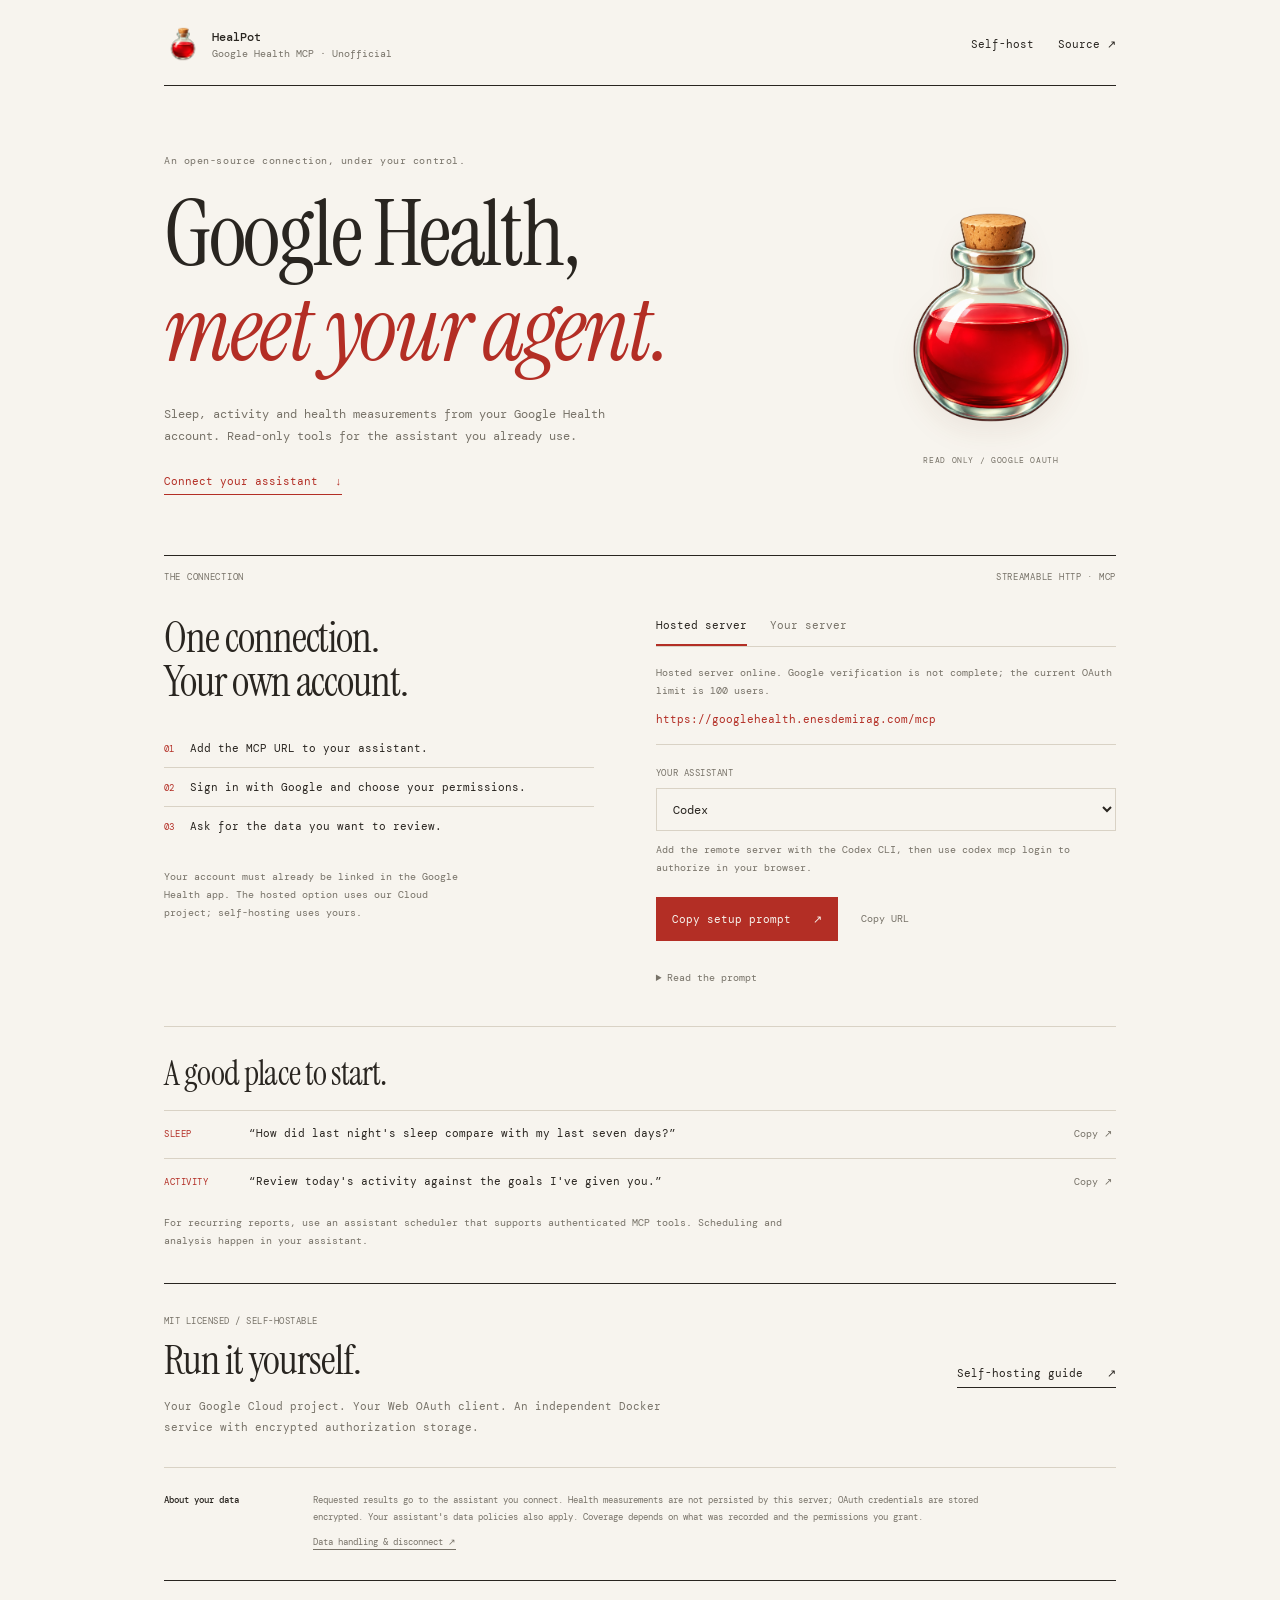
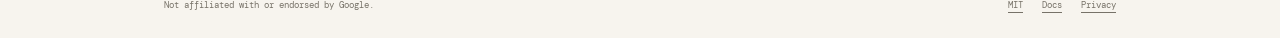
==== commit 1f0dda25: "Brand the connector as HealPot and publish hosted service policies" ====
--- a/site/index.html
+++ b/site/index.html
@@ -3,9 +3,9 @@
 <head>
   <meta charset="utf-8">
   <meta name="viewport" content="width=device-width,initial-scale=1">
-  <meta name="description" content="Google Health MCP (Unofficial). Read-only access to your sleep, activity and health measurements from your AI assistant. Connect or self-host.">
+  <meta name="description" content="HealPot — Google Health MCP (Unofficial). Read-only access to your sleep, activity and health measurements from your AI assistant. Connect or self-host.">
   <meta name="theme-color" content="#f7f4ee">
-  <title>Google Health MCP (Unofficial)</title>
+  <title>HealPot — Google Health MCP (Unofficial)</title>
   <link rel="icon" type="image/png" href="assets/healpot-logo.png">
   <link rel="preload" href="fonts/InstrumentSerif-Regular.ttf" as="font" type="font/ttf" crossorigin>
   <link rel="stylesheet" href="styles.css">
@@ -16,7 +16,7 @@
     <header class="masthead">
       <a class="identity" href="./">
         <img src="assets/healpot-logo.png" width="38" height="38" alt="">
-        <span>Google Health MCP <small>(Unofficial)</small></span>
+        <span>HealPot <small>Google Health MCP · Unofficial</small></span>
       </a>
       <nav aria-label="Main navigation">
         <a href="#self-host">Self-host</a>
@@ -118,7 +118,7 @@
 
     <footer>
       <p>Not affiliated with or endorsed by Google.</p>
-      <div><a href="https://github.com/enesdemirag/google-health-mcp/blob/main/LICENSE">MIT</a><a href="https://github.com/enesdemirag/google-health-mcp/blob/main/docs/clients.md">Docs</a><a href="https://googlehealth.enesdemirag.com/privacy">Hosted privacy</a></div>
+      <div><a href="https://github.com/enesdemirag/google-health-mcp/blob/main/LICENSE">MIT</a><a href="https://github.com/enesdemirag/google-health-mcp/blob/main/docs/clients.md">Docs</a><a href="privacy.html">Privacy</a></div>
     </footer>
   </div>
 </body>
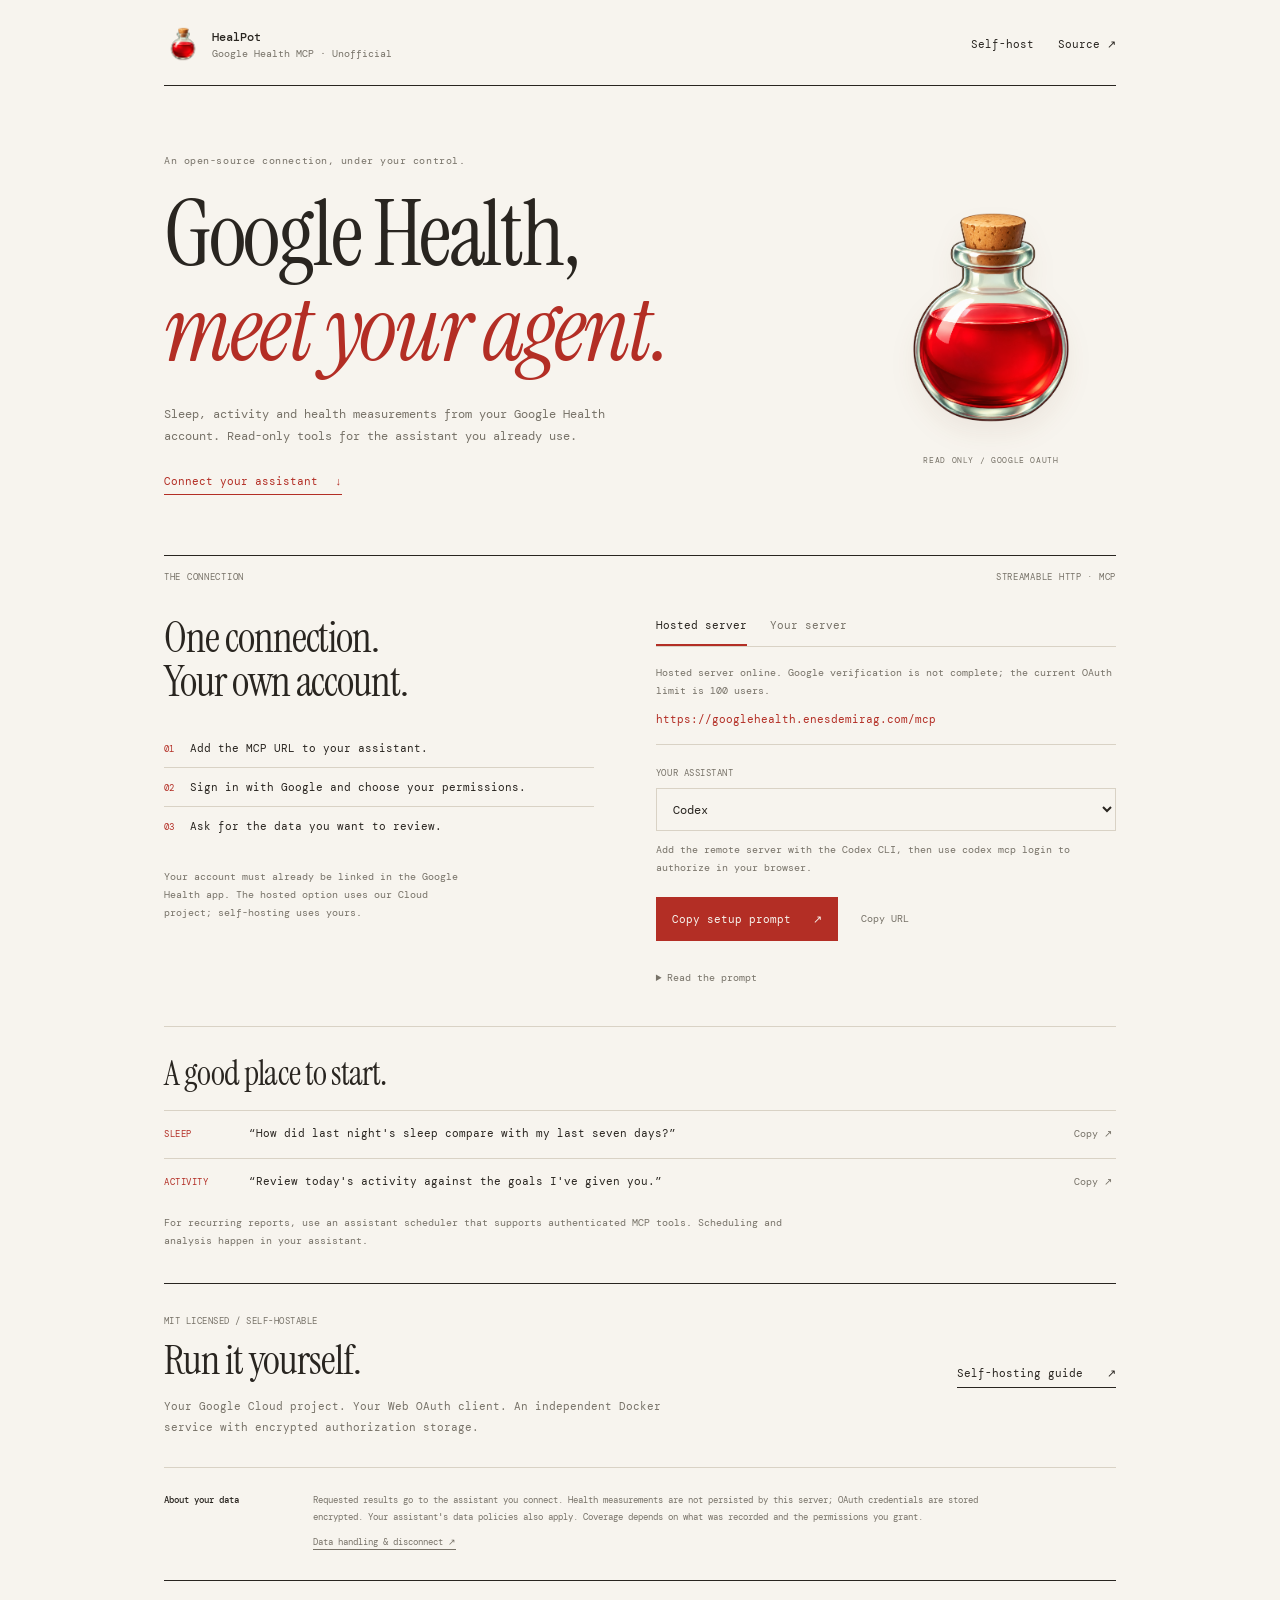
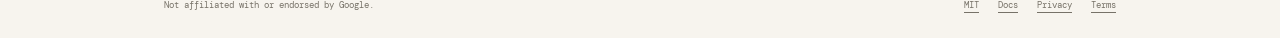
==== commit 9d462d7b: "Link hosted terms from the application homepage" ====
--- a/site/index.html
+++ b/site/index.html
@@ -118,7 +118,7 @@
 
     <footer>
       <p>Not affiliated with or endorsed by Google.</p>
-      <div><a href="https://github.com/enesdemirag/google-health-mcp/blob/main/LICENSE">MIT</a><a href="https://github.com/enesdemirag/google-health-mcp/blob/main/docs/clients.md">Docs</a><a href="privacy.html">Privacy</a></div>
+      <div><a href="https://github.com/enesdemirag/google-health-mcp/blob/main/LICENSE">MIT</a><a href="https://github.com/enesdemirag/google-health-mcp/blob/main/docs/clients.md">Docs</a><a href="privacy.html">Privacy</a><a href="terms.html">Terms</a></div>
     </footer>
   </div>
 </body>
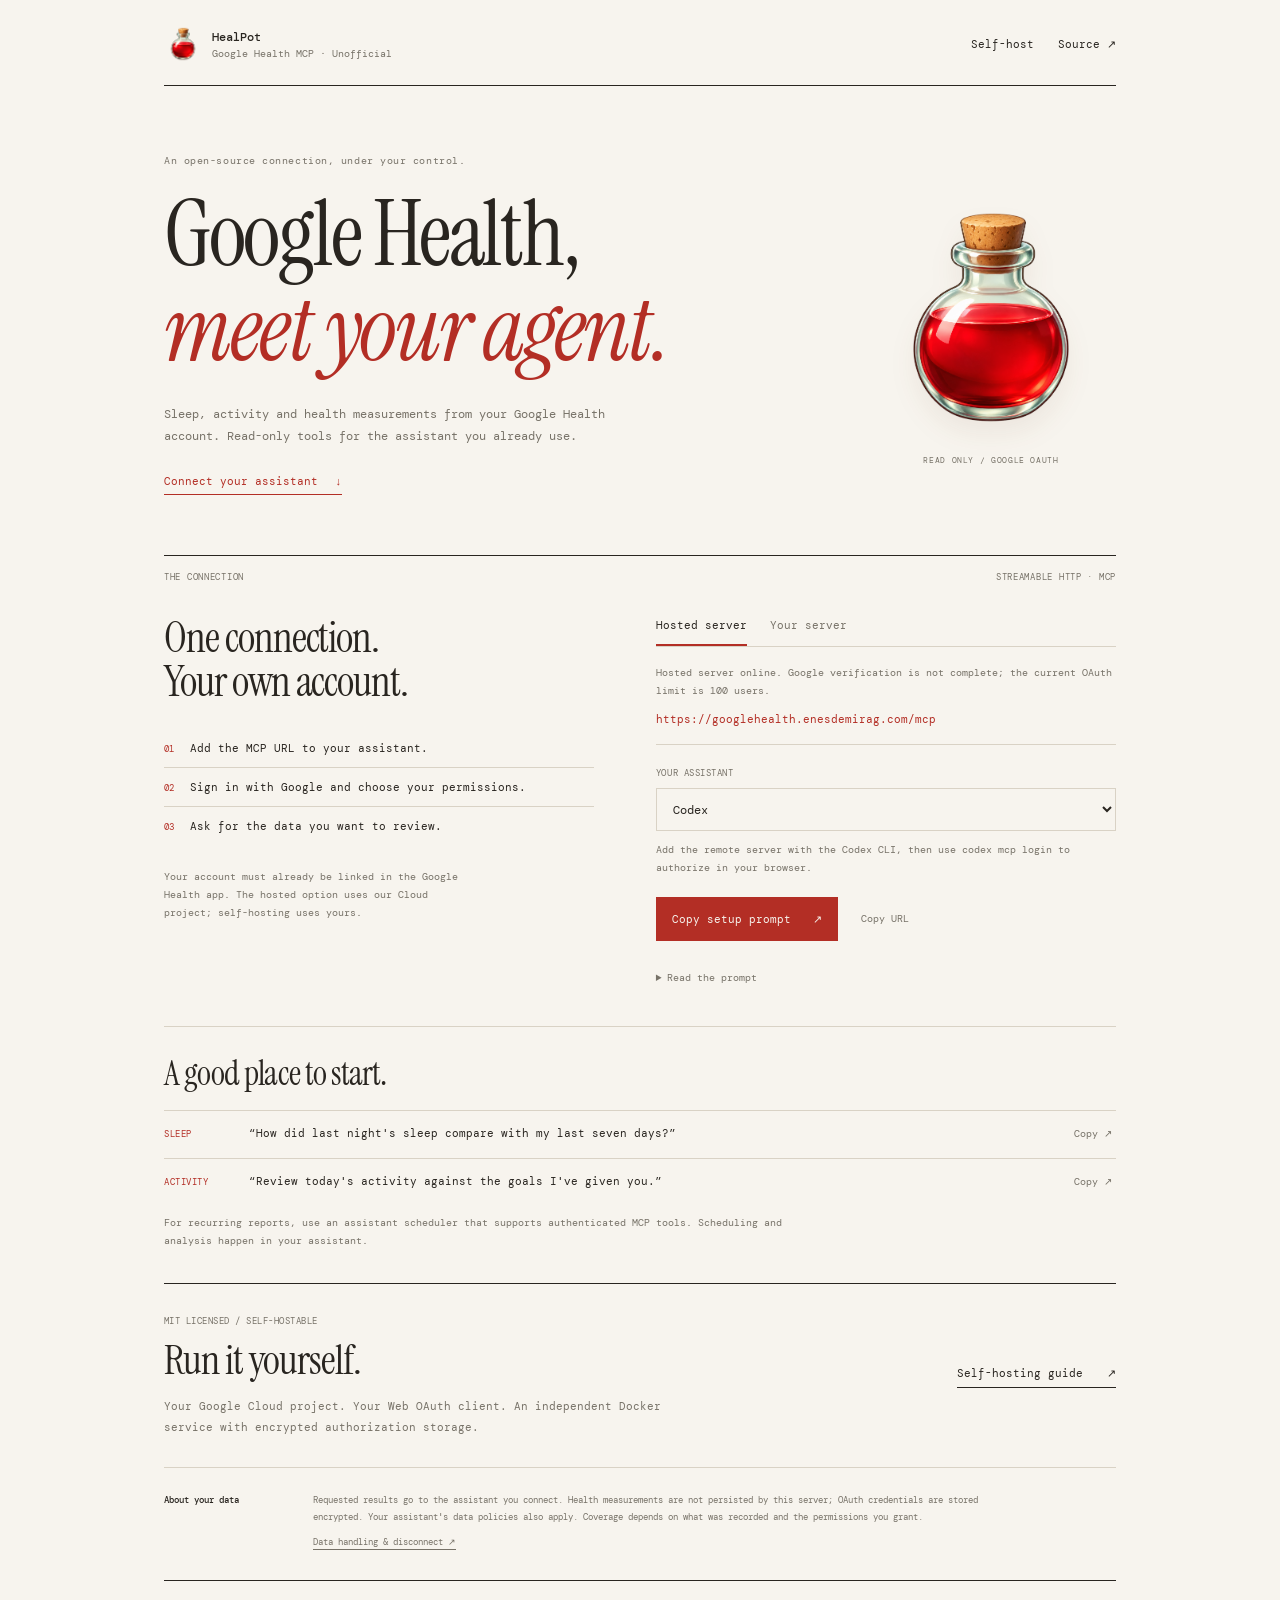
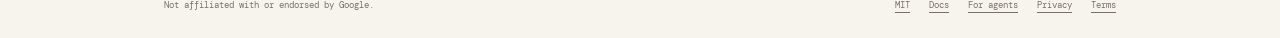
==== commit 1b6629ce: "Add MCP setup guide for agents at llms.txt" ====
--- a/site/index.html
+++ b/site/index.html
@@ -6,6 +6,8 @@
   <meta name="description" content="HealPot — Google Health MCP (Unofficial). Read-only access to your sleep, activity and health measurements from your AI assistant. Connect or self-host.">
   <meta name="theme-color" content="#f7f4ee">
   <title>HealPot — Google Health MCP (Unofficial)</title>
+  <link rel="canonical" href="https://googlehealth.enesdemirag.com/">
+  <link rel="describedby" type="text/plain" href="llms.txt" title="MCP setup for agents">
   <link rel="icon" type="image/png" href="assets/healpot-logo.png">
   <link rel="preload" href="fonts/InstrumentSerif-Regular.ttf" as="font" type="font/ttf" crossorigin>
   <link rel="stylesheet" href="styles.css">
@@ -118,7 +120,7 @@
 
     <footer>
       <p>Not affiliated with or endorsed by Google.</p>
-      <div><a href="https://github.com/enesdemirag/google-health-mcp/blob/main/LICENSE">MIT</a><a href="https://github.com/enesdemirag/google-health-mcp/blob/main/docs/clients.md">Docs</a><a href="privacy.html">Privacy</a><a href="terms.html">Terms</a></div>
+      <div><a href="https://github.com/enesdemirag/google-health-mcp/blob/main/LICENSE">MIT</a><a href="https://github.com/enesdemirag/google-health-mcp/blob/main/docs/clients.md">Docs</a><a href="llms.txt">For agents</a><a href="privacy.html">Privacy</a><a href="terms.html">Terms</a></div>
     </footer>
   </div>
 </body>
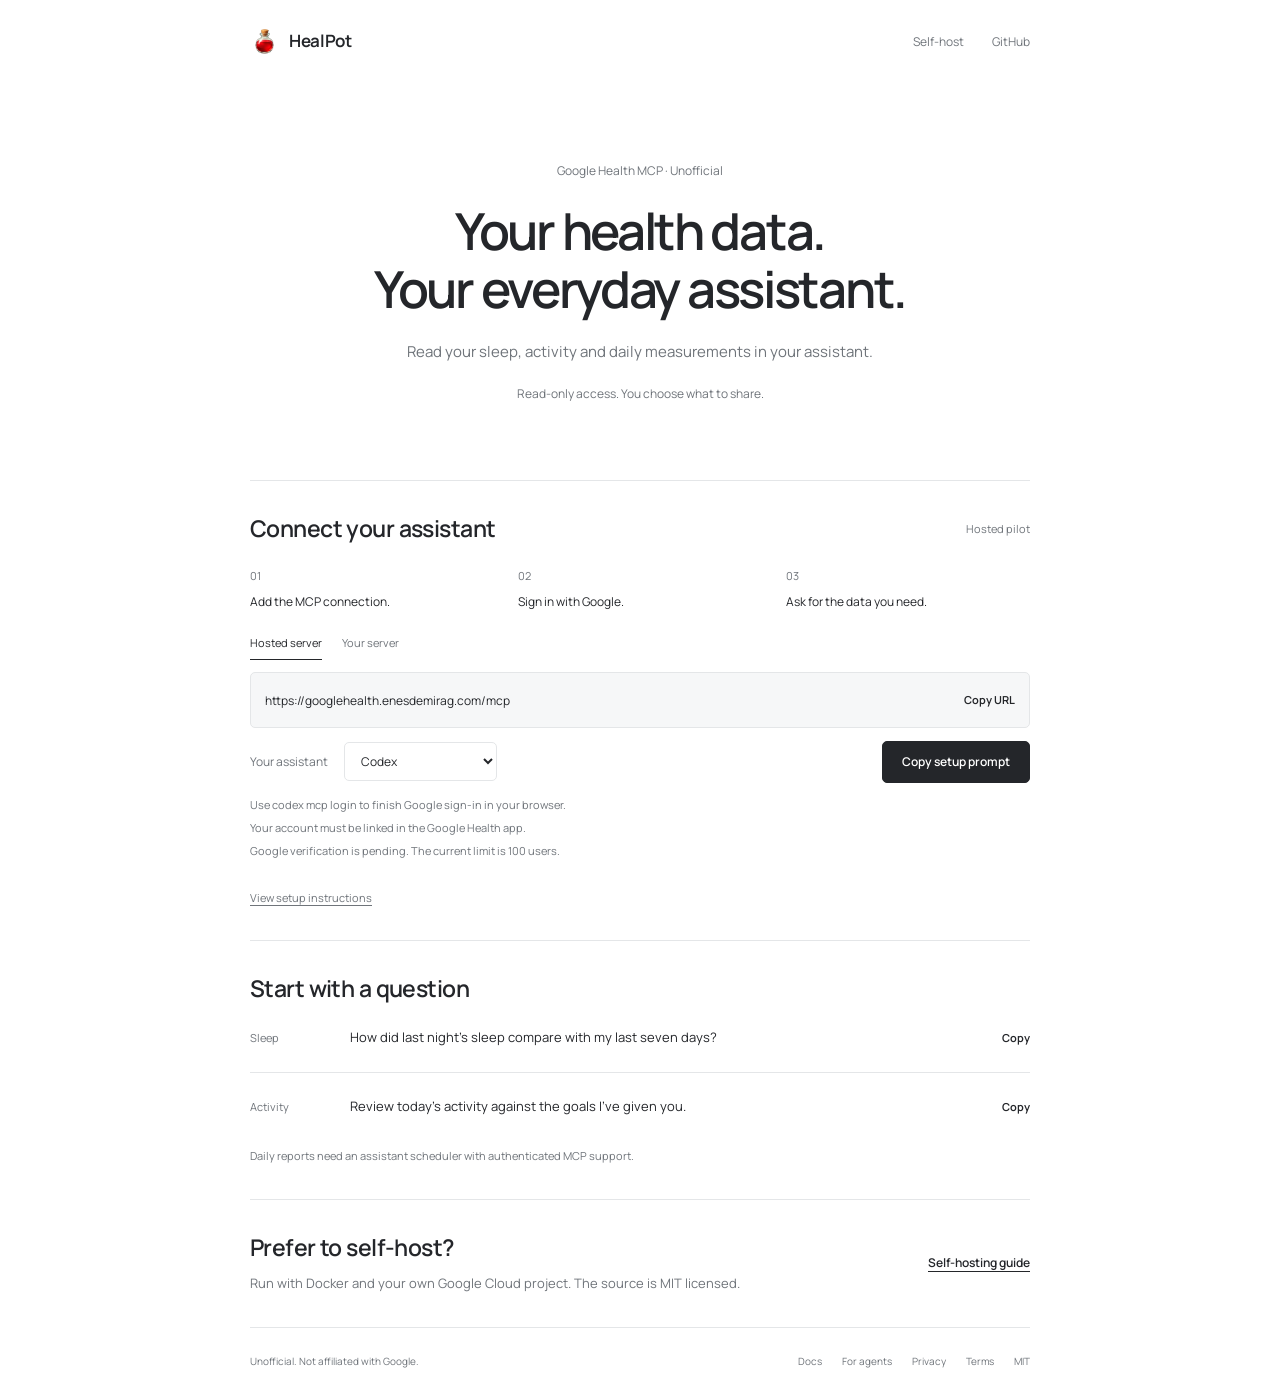
==== commit 67d1242e: "Publish selected Plain landing page Use the A Plain design selected by the user, with one font and s" ====
--- a/site/index.html
+++ b/site/index.html
@@ -3,124 +3,112 @@
 <head>
   <meta charset="utf-8">
   <meta name="viewport" content="width=device-width,initial-scale=1">
-  <meta name="description" content="HealPot — Google Health MCP (Unofficial). Read-only access to your sleep, activity and health measurements from your AI assistant. Connect or self-host.">
-  <meta name="theme-color" content="#f7f4ee">
-  <title>HealPot — Google Health MCP (Unofficial)</title>
+  <meta name="description" content="Read-only Google Health tools for your assistant. Connect with Google or self-host.">
+  <meta name="theme-color" content="#ffffff">
+  <title>HealPot Google Health MCP (Unofficial)</title>
   <link rel="canonical" href="https://googlehealth.enesdemirag.com/">
   <link rel="describedby" type="text/plain" href="llms.txt" title="MCP setup for agents">
   <link rel="icon" type="image/png" href="assets/healpot-logo.png">
-  <link rel="preload" href="fonts/InstrumentSerif-Regular.ttf" as="font" type="font/ttf" crossorigin>
+  <link rel="preload" href="fonts/Manrope.ttf" as="font" type="font/ttf" crossorigin>
   <link rel="stylesheet" href="styles.css">
   <script src="app.js" defer></script>
 </head>
 <body>
   <div class="page">
-    <header class="masthead">
-      <a class="identity" href="./">
-        <img src="assets/healpot-logo.png" width="38" height="38" alt="">
-        <span>HealPot <small>Google Health MCP · Unofficial</small></span>
-      </a>
-      <nav aria-label="Main navigation">
+    <header class="header">
+      <a class="brand" href="./"><img src="assets/healpot-logo.png" width="29" height="29" alt="">HealPot</a>
+      <nav class="nav" aria-label="Main navigation">
         <a href="#self-host">Self-host</a>
-        <a href="https://github.com/enesdemirag/google-health-mcp">Source ↗</a>
+        <a href="https://github.com/enesdemirag/google-health-mcp">GitHub</a>
       </nav>
     </header>
 
     <main>
       <section class="hero" aria-labelledby="hero-title">
-        <div class="hero-copy">
-          <p class="kicker">An open-source connection, under your control.</p>
-          <h1 id="hero-title">Google Health,<br><em>meet your agent.</em></h1>
-          <p class="lede">Sleep, activity and health measurements from your Google Health account. Read-only tools for the assistant you already use.</p>
-          <a class="jump" href="#connect">Connect your assistant <span aria-hidden="true">↓</span></a>
-        </div>
-        <figure class="potion">
-          <img src="assets/healpot-logo.png" width="250" height="250" alt="HealPot's red healing-potion bottle" fetchpriority="high">
-          <figcaption>READ ONLY / GOOGLE OAUTH</figcaption>
-        </figure>
+        <p class="small">Google Health MCP · Unofficial</p>
+        <h1 id="hero-title">Your health data.<br>Your everyday assistant.</h1>
+        <p class="intro">Read your sleep, activity and daily measurements in your assistant.</p>
+        <p class="small">Read-only access. You choose what to share.</p>
       </section>
 
-      <section class="connection" id="connect" aria-labelledby="connect-title">
-        <div class="section-label"><span>THE CONNECTION</span><span>STREAMABLE HTTP · MCP</span></div>
-        <div class="connection-grid">
-          <div class="connection-intro">
-            <h2 id="connect-title">One connection.<br>Your own account.</h2>
-            <ol class="steps">
-              <li><span>01</span><p>Add the MCP URL to your assistant.</p></li>
-              <li><span>02</span><p>Sign in with Google and choose your permissions.</p></li>
-              <li><span>03</span><p>Ask for the data you want to review.</p></li>
-            </ol>
-            <p class="fine-print">Your account must already be linked in the Google Health app. The hosted option uses our Cloud project; self-hosting uses yours.</p>
+      <section class="section" id="connect" aria-labelledby="connect-title">
+        <div class="section-head">
+          <h2 id="connect-title">Connect your assistant</h2>
+          <span class="status" id="connection-status">Hosted server</span>
+        </div>
+        <ol class="steps">
+          <li><span aria-hidden="true">01</span><p>Add the MCP connection.</p></li>
+          <li><span aria-hidden="true">02</span><p>Sign in with Google.</p></li>
+          <li><span aria-hidden="true">03</span><p>Ask for the data you need.</p></li>
+        </ol>
+        <div class="mode-switch" role="group" aria-label="Connection type">
+          <button type="button" id="hosted-mode" aria-pressed="true">Hosted server</button>
+          <button type="button" id="self-mode" aria-pressed="false">Your server</button>
+        </div>
+        <div class="endpoint">
+          <div class="endpoint-value" id="hosted-info"><code id="hosted-endpoint">Loading endpoint...</code></div>
+          <div class="endpoint-value" id="self-info" hidden>
+            <label class="sr-only" for="server-url">Your MCP URL</label>
+            <input id="server-url" type="url" placeholder="https://your-server.example/mcp" autocomplete="off" spellcheck="false" aria-describedby="url-hint">
           </div>
-          <div class="connection-controls">
-            <div class="mode-switch" role="group" aria-label="Connection type">
-              <button type="button" id="hosted-mode" aria-pressed="true">Hosted server</button>
-              <button type="button" id="self-mode" aria-pressed="false">Your server</button>
-            </div>
-            <div id="hosted-info">
-              <p class="availability" id="availability">Checking hosted availability…</p>
-              <code id="hosted-endpoint" class="endpoint">Loading endpoint…</code>
-            </div>
-            <div id="self-info" hidden>
-              <label for="server-url">YOUR MCP URL</label>
-              <input id="server-url" type="url" placeholder="https://your-server.example/mcp" autocomplete="off" spellcheck="false" aria-describedby="url-hint">
-              <p id="url-hint" class="fine-print">HTTPS for remote assistants. Loopback HTTP works with local CLI clients.</p>
-            </div>
-            <label for="client">YOUR ASSISTANT</label>
-            <select id="client">
+          <button class="copy-url" id="copy-url" type="button" disabled>Copy URL</button>
+        </div>
+        <p class="fine-print" id="url-hint" hidden>Use HTTPS. Local clients can also use loopback HTTP.</p>
+        <div class="connect-line">
+          <div class="field">
+            <label for="client">Your assistant</label>
+            <select id="client" aria-describedby="client-instructions">
               <option value="codex">Codex</option>
               <option value="claude-code">Claude Code</option>
               <option value="cursor">Cursor</option>
-              <option value="grok">Grok / another MCP assistant</option>
+              <option value="others">Others</option>
             </select>
-            <p class="client-instructions" id="client-instructions">Add the server and finish Google authorization in your browser.</p>
-            <div class="actions">
-              <button class="primary" id="copy-prompt" type="button" disabled>Copy setup prompt <span aria-hidden="true">↗</span></button>
-              <button class="plain-button" id="copy-url" type="button" disabled>Copy URL</button>
-            </div>
-            <p class="feedback" id="copy-feedback" role="status" aria-live="polite"></p>
-            <details class="prompt-details">
-              <summary>Read the prompt</summary>
-              <textarea id="prompt-preview" readonly aria-label="Setup prompt" rows="10"></textarea>
-            </details>
           </div>
+          <button class="button" id="copy-prompt" type="button" disabled>Copy setup prompt</button>
         </div>
+        <p class="connect-note" id="client-instructions">Finish Google sign-in in your browser.</p>
+        <p class="fine-print">Your account must be linked in the Google Health app.</p>
+        <p class="availability" id="availability" role="status">Checking hosted availability.</p>
+        <p class="feedback" id="copy-feedback" role="status" aria-live="polite"></p>
+        <details class="prompt-details">
+          <summary>View setup instructions</summary>
+          <textarea id="prompt-preview" readonly aria-label="Setup instructions" rows="8"></textarea>
+        </details>
       </section>
 
-      <section class="questions" aria-labelledby="questions-title">
-        <h2 id="questions-title">A good place to start.</h2>
-        <div class="question-row">
-          <span class="question-label">SLEEP</span>
-          <p>“How did last night's sleep compare with my last seven days?”</p>
-          <button type="button" class="plain-button" data-example="sleep" aria-label="Copy sleep question">Copy ↗</button>
+      <section class="section questions" aria-labelledby="questions-title">
+        <h2 id="questions-title">Start with a question</h2>
+        <div class="question">
+          <span>Sleep</span>
+          <p>How did last night's sleep compare with my last seven days?</p>
+          <button class="copy-url" type="button" data-example="sleep" aria-label="Copy sleep question">Copy</button>
         </div>
-        <div class="question-row">
-          <span class="question-label">ACTIVITY</span>
-          <p>“Review today's activity against the goals I've given you.”</p>
-          <button type="button" class="plain-button" data-example="activity" aria-label="Copy activity question">Copy ↗</button>
+        <div class="question">
+          <span>Activity</span>
+          <p>Review today's activity against the goals I've given you.</p>
+          <button class="copy-url" type="button" data-example="activity" aria-label="Copy activity question">Copy</button>
         </div>
-        <p class="fine-print">For recurring reports, use an assistant scheduler that supports authenticated MCP tools. Scheduling and analysis happen in your assistant.</p>
+        <p class="fine-print">Daily reports need an assistant scheduler with authenticated MCP support.</p>
       </section>
 
-      <section class="self-host" id="self-host" aria-labelledby="self-host-title">
+      <section class="section self-host" id="self-host" aria-labelledby="self-host-title">
         <div>
-          <p class="kicker">MIT LICENSED / SELF-HOSTABLE</p>
-          <h2 id="self-host-title">Run it yourself.</h2>
-          <p>Your Google Cloud project. Your Web OAuth client. An independent Docker service with encrypted authorization storage.</p>
+          <h2 id="self-host-title">Prefer to self-host?</h2>
+          <p>Run with Docker and your own Google Cloud project. The source is MIT licensed.</p>
         </div>
-        <a class="guide-link" href="https://github.com/enesdemirag/google-health-mcp/blob/main/docs/self-hosting.md">Self-hosting guide <span aria-hidden="true">↗</span></a>
+        <a class="text-link" href="https://github.com/enesdemirag/google-health-mcp/blob/main/docs/self-hosting.md">Self-hosting guide</a>
       </section>
-
-      <aside class="data-note" aria-label="Data handling">
-        <strong>About your data</strong>
-        <p>Requested results go to the assistant you connect. Health measurements are not persisted by this server; OAuth credentials are stored encrypted. Your assistant's data policies also apply. Coverage depends on what was recorded and the permissions you grant.</p>
-        <a href="https://github.com/enesdemirag/google-health-mcp/blob/main/docs/privacy.md">Data handling &amp; disconnect ↗</a>
-      </aside>
     </main>
 
-    <footer>
-      <p>Not affiliated with or endorsed by Google.</p>
-      <div><a href="https://github.com/enesdemirag/google-health-mcp/blob/main/LICENSE">MIT</a><a href="https://github.com/enesdemirag/google-health-mcp/blob/main/docs/clients.md">Docs</a><a href="llms.txt">For agents</a><a href="privacy.html">Privacy</a><a href="terms.html">Terms</a></div>
+    <footer class="footer">
+      <p>Unofficial. Not affiliated with Google.</p>
+      <nav aria-label="Footer">
+        <a href="https://github.com/enesdemirag/google-health-mcp/blob/main/docs/clients.md">Docs</a>
+        <a href="llms.txt">For agents</a>
+        <a href="privacy.html">Privacy</a>
+        <a href="terms.html">Terms</a>
+        <a href="https://github.com/enesdemirag/google-health-mcp/blob/main/LICENSE">MIT</a>
+      </nav>
     </footer>
   </div>
 </body>
--- a/site/styles.css
+++ b/site/styles.css
@@ -1,85 +1,117 @@
-@font-face{font-family:Instrument Serif;src:url(fonts/InstrumentSerif-Regular.ttf) format("truetype");font-style:normal;font-weight:400;font-display:swap}
-@font-face{font-family:Instrument Serif;src:url(fonts/InstrumentSerif-Italic.ttf) format("truetype");font-style:italic;font-weight:400;font-display:swap}
-@font-face{font-family:DM Mono;src:url(fonts/DMMono-Regular.ttf) format("truetype");font-style:normal;font-weight:400;font-display:swap}
-@font-face{font-family:DM Mono;src:url(fonts/DMMono-Medium.ttf) format("truetype");font-style:normal;font-weight:500;font-display:swap}
-:root{--paper:#f7f4ee;--ink:#292520;--muted:#777268;--rule:#d9d2c5;--red:#b32e25;--red-soft:#eee0d7;color-scheme:light;font-family:"DM Mono",monospace;font-size:13px;font-weight:400}
-*{box-sizing:border-box}
-html{scroll-behavior:smooth;scroll-padding-top:30px}
-body{margin:0;color:var(--ink);line-height:1.65;background:var(--paper);background-image:radial-gradient(#65532a08 .6px,transparent .6px);background-size:4px 4px}
-button,input,select,textarea{font:inherit}
-a{color:inherit;text-underline-offset:4px;text-decoration-thickness:1px}
-button,a,input,select,summary,textarea{-webkit-tap-highlight-color:transparent}
-button{cursor:pointer}
-button:disabled{opacity:.42;cursor:not-allowed}
-:focus-visible{outline:2px solid var(--red);outline-offset:5px}
-[hidden]{display:none!important}
-.page{max-width:1040px;padding:0 44px;margin:auto}
-.masthead{padding:25px 0 22px;border-bottom:1px solid var(--ink);display:flex;align-items:center;justify-content:space-between;gap:24px}
-.identity{display:flex;align-items:center;gap:10px;text-decoration:none;font-size:12px;line-height:1.5;font-weight:500}
-.identity img{object-fit:contain;flex-shrink:0}
-.identity small{display:block;color:var(--muted);font-size:10px;font-weight:400}
-nav{display:flex;gap:24px;font-size:11px}
-nav a{text-decoration:none}
-.hero{display:grid;grid-template-columns:1fr 250px;align-items:center;gap:40px;padding:67px 0 60px}
-.hero-copy{animation:arrive .65s ease-out both}
-.kicker{font-size:10px;letter-spacing:.055em;color:var(--muted);margin:0 0 17px}
-h1,h2{font-family:"Instrument Serif",serif;font-weight:400;line-height:1.05;letter-spacing:-.025em;margin:0}
-h1{font-size:clamp(62px,7.3vw,91px)}
-h1 em{font-weight:400;color:var(--red)}
-.lede{max-width:445px;font-size:12px;line-height:1.85;margin:25px 0 23px;color:var(--muted)}
-.jump{font-size:11px;text-decoration:none;color:var(--red);display:inline-flex;gap:17px;border-bottom:1px solid var(--red);padding-bottom:4px}
-.potion{margin:12px 0 0;text-align:center;animation:arrive .8s .09s ease-out both}
-.potion img{display:block;width:250px;height:250px;object-fit:contain;filter:drop-shadow(0 14px 12px #622d1710)}
-.potion figcaption{margin-top:11px;font-size:8px;letter-spacing:.08em;color:var(--muted)}
-.connection{border-top:1px solid var(--ink);padding:14px 0 39px}
-.section-label{display:flex;justify-content:space-between;font-size:9px;letter-spacing:.08em;color:var(--muted);margin-bottom:31px;gap:20px}
-.connection-grid{display:grid;grid-template-columns:1fr 1.07fr;gap:62px}
-h2{font-size:42px}
-.steps{padding:0;margin:25px 0 22px;list-style:none}
-.steps li{display:flex;gap:16px;align-items:baseline;border-bottom:1px solid var(--rule);padding:10px 0}
-.steps li:last-child{border-bottom:0}
-.steps span{font-size:9px;color:var(--red);flex-shrink:0}
-.steps p{font-size:11px;line-height:1.65;margin:0}
-.fine-print{font-size:10px;color:var(--muted);line-height:1.8;margin:11px 0 0}
-.connection-intro>.fine-print{max-width:310px}
-.mode-switch{display:flex;gap:23px;border-bottom:1px solid var(--rule);margin-bottom:17px}
-.mode-switch button{background:none;border:0;border-bottom:2px solid transparent;padding:0 0 10px;font-size:11px;color:var(--muted)}
-.mode-switch button[aria-pressed=true]{color:var(--ink);border-bottom-color:var(--red)}
-.availability{font-size:10px;line-height:1.75;color:var(--muted);margin:0 0 11px}
-.endpoint{font-family:"DM Mono",monospace;display:block;font-size:11px;overflow-wrap:anywhere;border-bottom:1px solid var(--rule);padding-bottom:16px;margin-bottom:21px;color:var(--red)}
-label{font-size:9px;letter-spacing:.06em;display:block;margin-bottom:7px;color:var(--muted)}
-input,select{width:100%;border:1px solid var(--rule);border-radius:0;background:transparent;color:var(--ink);padding:10px 12px;font-size:12px;min-height:43px}
-input{font-size:11px}
-#self-info{margin-bottom:20px}
-.client-instructions{font-size:10px;line-height:1.8;color:var(--muted);margin:10px 0 20px;min-height:36px}
-.actions{display:flex;align-items:center;gap:23px;flex-wrap:wrap}
-.primary{border:1px solid var(--red);border-radius:0;padding:12px 15px;background:var(--red);color:var(--paper);font-size:11px;display:inline-flex;align-items:center;gap:22px;transition:background .15s}
-.primary:hover:not(:disabled){background:#90241d}
-.plain-button{background:none;border:0;border-radius:0;padding:2px 0;color:var(--muted);font-size:10px;white-space:nowrap}
-.plain-button:hover:not(:disabled){color:var(--red)}
-.feedback{font-size:10px;min-height:18px;color:var(--red);margin:9px 0 2px}
-.prompt-details{font-size:10px;color:var(--muted)}
-.prompt-details summary{cursor:pointer;display:list-item}
-.prompt-details textarea{width:100%;margin-top:11px;resize:vertical;border:1px solid var(--rule);border-radius:0;background:var(--paper);color:var(--ink);padding:12px;font-size:10px;line-height:1.8}
-.questions{border-top:1px solid var(--rule);padding:29px 0 33px}
-.questions h2{font-size:34px;margin-bottom:19px}
-.question-row{display:grid;grid-template-columns:67px 1fr 47px;gap:18px;align-items:baseline;border-top:1px solid var(--rule);padding:13px 0}
-.question-label{font-size:9px;letter-spacing:.06em;color:var(--red)}
-.question-row p{font-size:11px;margin:0;line-height:1.75}
-.questions>.fine-print{max-width:660px;margin-top:9px}
-.self-host{border-top:1px solid var(--ink);padding:30px 0;display:flex;justify-content:space-between;gap:55px;align-items:center}
-.self-host .kicker{font-size:9px;margin-bottom:10px}
-.self-host h2{font-size:41px}
-.self-host p:not(.kicker){max-width:510px;color:var(--muted);font-size:11px;line-height:1.85;margin:14px 0 0}
-.guide-link{display:flex;gap:24px;align-items:center;flex-shrink:0;font-size:11px;text-decoration:none;border-bottom:1px solid var(--ink);padding-bottom:5px}
-.data-note{border-top:1px solid var(--rule);padding:24px 0 29px;display:grid;grid-template-columns:125px 1fr;gap:8px 24px;font-size:9px;line-height:1.9;color:var(--muted)}
-.data-note strong{font-weight:500;color:var(--ink)}
-.data-note p{max-width:680px;margin:0}
-.data-note a{grid-column:2;font-size:9px}
-footer{border-top:1px solid var(--ink);padding:17px 0 25px;display:flex;justify-content:space-between;gap:20px;color:var(--muted);font-size:9px}
-footer p{margin:0}
-footer div{display:flex;gap:19px;white-space:nowrap}
-@keyframes arrive{from{opacity:0;transform:translateY(10px)}to{opacity:1;transform:translateY(0)}}
-@media(max-width:760px){.page{padding:0 25px}.hero{grid-template-columns:1fr 160px;gap:20px;padding:45px 0}.potion img{width:160px;height:160px}.potion figcaption{font-size:7px}.connection-grid{gap:30px}.connection-intro h2{font-size:36px}h1{font-size:64px}.self-host{gap:24px}.guide-link{font-size:10px;gap:12px}}
-@media(max-width:580px){.page{padding:0 21px}.masthead{padding:18px 0}.identity{font-size:10px;gap:6px}.identity img{width:30px;height:30px}.identity small{font-size:8px}nav{gap:14px;font-size:9px}.hero{position:relative;display:block;padding:36px 0 34px}.hero-copy{position:relative;z-index:1}.kicker{font-size:8px;max-width:220px;margin-bottom:17px}h1{font-size:61px;letter-spacing:-.025em}.potion{display:none}.potion img{width:92px;height:92px}.potion figcaption{display:none}.lede{max-width:310px;font-size:11px;line-height:1.8;margin-top:19px}.jump{font-size:10px}.section-label{font-size:8px;letter-spacing:.02em;margin-bottom:23px}.connection-grid{grid-template-columns:1fr;gap:25px}.connection-intro h2{font-size:36px}.connection-intro h2 br{display:none}.steps{margin:14px 0 12px}.steps li{padding:8px 0}.connection-intro>.fine-print{max-width:none}.mode-switch{margin-bottom:13px}.connection{padding-bottom:27px}.connection-controls{border-top:1px solid var(--rule);padding-top:20px}.client-instructions{min-height:0}.questions{padding:25px 0}.questions h2{font-size:32px}.question-row{grid-template-columns:1fr 40px;gap:6px 12px}.question-label{grid-column:1/-1;font-size:8px}.question-row p{font-size:10px}.self-host{display:block;padding:25px 0}.self-host h2{font-size:38px}.guide-link{display:inline-flex;margin-top:18px;gap:19px}.data-note{display:block;padding:20px 0;font-size:9px}.data-note p{margin:7px 0 10px}footer{flex-direction:column;gap:10px;font-size:8px}footer div{gap:22px}}
-@media(prefers-reduced-motion:reduce){html{scroll-behavior:auto}.hero-copy,.potion{animation:none}.primary{transition:none}}
+@font-face {
+  font-family: Manrope;
+  src: url("fonts/Manrope.ttf") format("truetype");
+  font-weight: 200 800;
+  font-style: normal;
+  font-display: swap;
+}
+
+:root {
+  font-family: Manrope, sans-serif;
+  font-synthesis: none;
+  color: #24262a;
+  background: #fff;
+  --ink: #24262a;
+  --muted: #6f747a;
+  --line: #e4e6e8;
+  --surface: #f6f7f8;
+  --accent: #8c343c;
+}
+
+* { box-sizing: border-box; }
+body { margin: 0; font-size: 14px; line-height: 1.65; }
+[hidden] { display: none !important; }
+a { color: inherit; text-decoration: none; }
+a:hover { text-decoration: underline; text-underline-offset: 4px; }
+button, input, select, textarea { font: inherit; color: inherit; }
+button, a, select, summary { -webkit-tap-highlight-color: transparent; }
+button, summary { cursor: pointer; }
+button:disabled { opacity: .45; cursor: not-allowed; }
+button:focus-visible, a:focus-visible, input:focus-visible, select:focus-visible, textarea:focus-visible, summary:focus-visible { outline: 2px solid var(--accent); outline-offset: 4px; }
+h1, h2, p { margin: 0; }
+h1, h2 { font-weight: 600; }
+h1 { font-size: 51px; letter-spacing: -.045em; line-height: 1.15; max-width: 670px; margin: auto; }
+h2 { font-size: 23px; letter-spacing: -.025em; line-height: 1.3; }
+p { color: var(--muted); }
+.small { font-size: 12px; }
+.sr-only { position: absolute; width: 1px; height: 1px; padding: 0; margin: -1px; overflow: hidden; clip-path: inset(50%); white-space: nowrap; border: 0; }
+
+.page { max-width: 840px; margin: 0 auto; padding: 0 30px; }
+.header { display: flex; justify-content: space-between; align-items: center; padding: 27px 0; }
+.brand { display: inline-flex; align-items: center; gap: 10px; font-weight: 650; font-size: 17px; letter-spacing: -.02em; }
+.brand img { width: 29px; height: 29px; object-fit: contain; }
+.brand:hover { text-decoration: none; }
+.nav { display: flex; gap: 28px; font-size: 12px; color: var(--muted); }
+.hero { text-align: center; padding: 69px 0 65px; }
+.hero > .small:first-child { margin-bottom: 21px; }
+.hero .intro { font-size: 15px; max-width: 490px; margin: 21px auto 19px; }
+.section { border-top: 1px solid var(--line); padding: 33px 0; scroll-margin-top: 24px; }
+.section-head { display: flex; justify-content: space-between; align-items: center; gap: 20px; margin-bottom: 23px; }
+.status { font-size: 11px; color: var(--muted); white-space: nowrap; }
+.steps { display: grid; grid-template-columns: repeat(3, 1fr); gap: 24px; margin: 0 0 17px; padding: 0; list-style: none; }
+.steps span { display: block; color: var(--muted); font-size: 11px; margin-bottom: 7px; }
+.steps p { font-size: 12px; color: var(--ink); }
+.mode-switch { display: flex; gap: 20px; margin-bottom: 12px; }
+.mode-switch button { border: 0; border-bottom: 1px solid transparent; background: none; color: var(--muted); padding: 6px 0; font-size: 11px; }
+.mode-switch button[aria-pressed="true"] { color: var(--ink); border-bottom-color: var(--ink); }
+.endpoint { display: flex; align-items: center; justify-content: space-between; gap: 12px; background: var(--surface); border: 1px solid var(--line); border-radius: 5px; padding: 10px 14px; }
+.endpoint-value { min-width: 0; flex: 1; }
+.endpoint code { font: inherit; font-size: 12px; overflow-wrap: anywhere; }
+.endpoint input { display: block; background: none; border: 0; width: 100%; padding: 5px 0; font-size: 12px; }
+.copy-url { border: 0; background: none; font-size: 11px; font-weight: 650; white-space: nowrap; padding: 8px 0; }
+.connect-line { display: grid; grid-template-columns: 1fr auto; align-items: center; gap: 14px; margin-top: 13px; }
+.field { display: flex; align-items: center; gap: 16px; min-width: 0; }
+.field label { font-size: 12px; color: var(--muted); }
+select { background: #fff; border: 1px solid var(--line); border-radius: 5px; padding: 9px 32px 9px 12px; font-size: 12px; min-width: 153px; max-width: 100%; }
+.button { display: inline-flex; align-items: center; justify-content: center; border: 1px solid var(--ink); background: var(--ink); color: #fff; padding: 11px 19px; border-radius: 5px; font-size: 12px; font-weight: 600; line-height: 1.5; min-height: 42px; }
+.button:hover:enabled { background: #3b3e43; }
+.connect-note { margin-top: 13px; font-size: 11px; }
+.fine-print, .availability { font-size: 11px; margin-top: 5px; }
+.availability:empty { display: none; }
+.feedback { font-size: 11px; min-height: 18px; margin-top: 5px; }
+.prompt-details { font-size: 11px; color: var(--muted); margin-top: 6px; }
+.prompt-details summary { display: inline-block; text-decoration: underline; text-underline-offset: 3px; }
+.prompt-details textarea { display: block; resize: vertical; min-height: 176px; width: 100%; font-size: 11px; line-height: 1.7; background: var(--surface); border: 1px solid var(--line); border-radius: 5px; padding: 13px; color: var(--ink); margin-top: 12px; }
+.question { padding: 17px 0; display: grid; grid-template-columns: 82px 1fr auto; align-items: baseline; gap: 18px; border-bottom: 1px solid var(--line); font-size: 13px; }
+.question:nth-of-type(2) { border: 0; }
+.question > span { color: var(--muted); font-size: 11px; }
+.question p { color: var(--ink); }
+.questions > .fine-print { margin-top: 6px; }
+.self-host { display: flex; align-items: center; justify-content: space-between; gap: 32px; }
+.self-host p { font-size: 13px; margin-top: 10px; max-width: 520px; }
+.text-link { font-size: 12px; font-weight: 600; text-decoration: underline; text-underline-offset: 4px; white-space: nowrap; }
+.footer { display: flex; align-items: center; justify-content: space-between; gap: 20px; border-top: 1px solid var(--line); font-size: 10px; color: var(--muted); padding: 25px 0; }
+.footer nav { display: flex; flex-wrap: wrap; gap: 20px; }
+
+@media (min-width: 1280px) {
+  .hero { padding: 78px 0 76px; }
+}
+
+@media (max-width: 680px) {
+  body { font-size: 13px; }
+  .page { padding: 0 22px; }
+  .header { padding: 22px 0; }
+  .nav { gap: 17px; font-size: 11px; }
+  .brand { font-size: 16px; }
+  .hero { padding: 44px 0; }
+  h1 { font-size: 36px; }
+  .hero .intro { font-size: 13px; margin-top: 17px; max-width: 290px; }
+  .hero > .small:first-child { font-size: 11px; margin-bottom: 15px; }
+  .section { padding: 27px 0; }
+  .section-head { align-items: baseline; margin-bottom: 20px; gap: 12px; }
+  h2 { font-size: 20px; }
+  .status { font-size: 10px; }
+  .steps { grid-template-columns: 1fr; gap: 12px; margin-bottom: 14px; }
+  .steps li { display: flex; gap: 12px; }
+  .steps span { margin: 0; }
+  .endpoint code, .endpoint input { font-size: 11px; }
+  .connect-line { grid-template-columns: 1fr; gap: 12px; }
+  .field { justify-content: space-between; }
+  .connect-line .button { width: 100%; }
+  .question { grid-template-columns: 1fr auto; gap: 5px 12px; }
+  .question > span { grid-column: 1 / -1; }
+  .self-host { display: block; }
+  .self-host .text-link { display: inline-block; margin-top: 18px; }
+  .footer { align-items: flex-start; flex-direction: column; gap: 12px; padding: 22px 0; }
+  .footer nav { gap: 18px; }
+}
